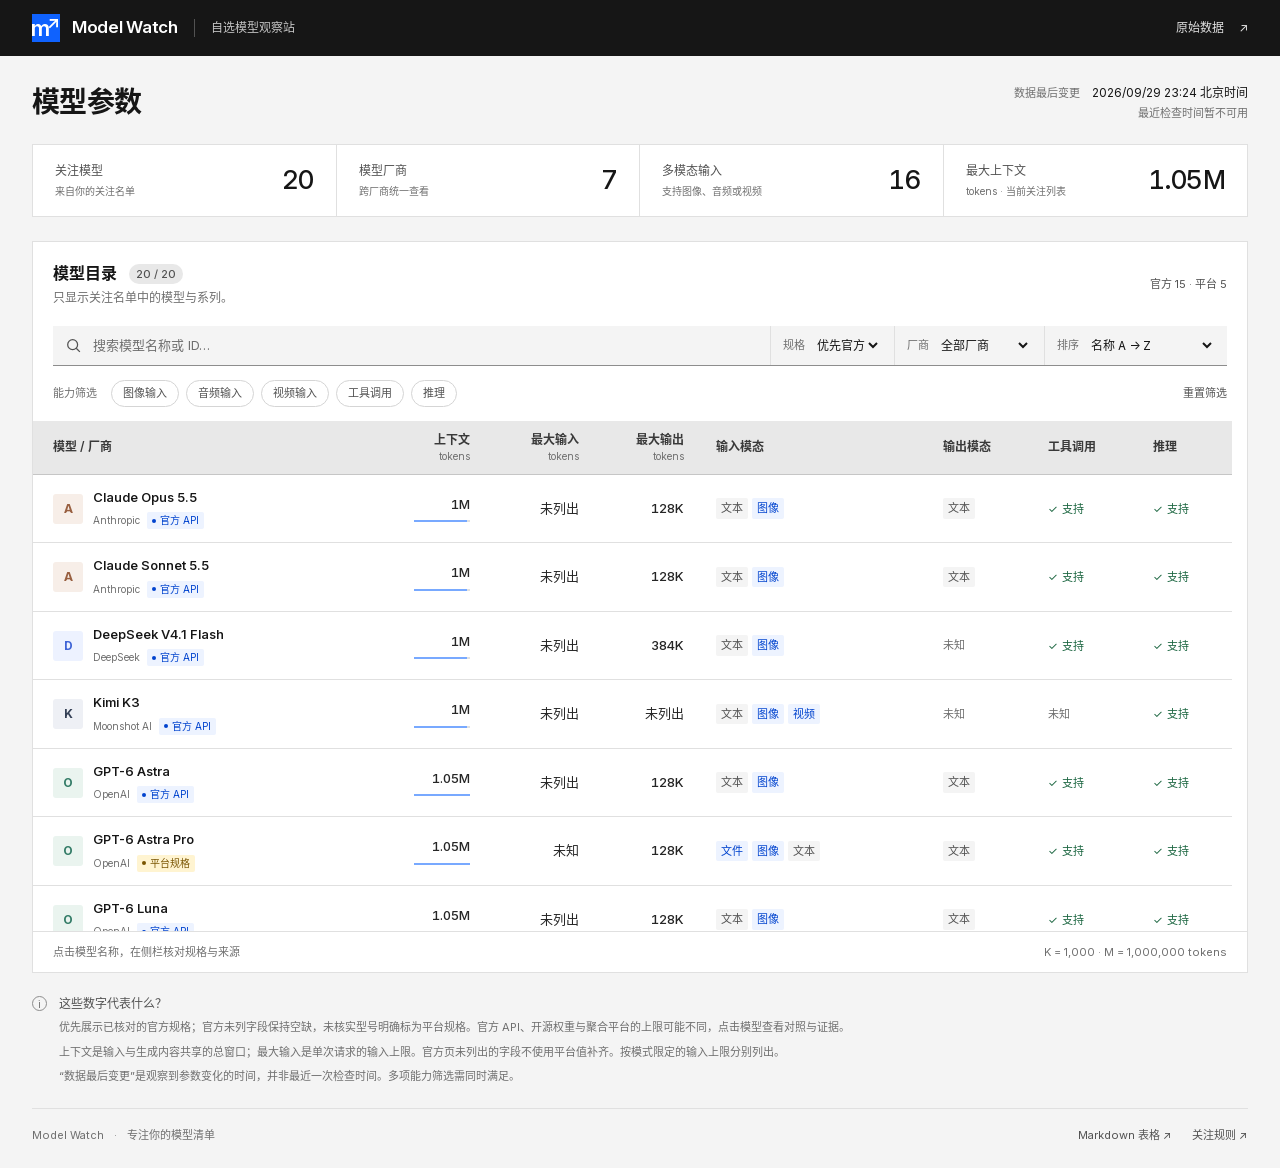
==== index.html @ 1483f1ea "Build official-first model tracker with Carbon-inspired web interface" ====
<!doctype html>
<html lang="zh-CN">
<head>
  <meta charset="utf-8">
  <meta name="viewport" content="width=device-width, initial-scale=1">
  <meta name="theme-color" content="#f7f8fa">
  <meta name="description" content="你关注的 AI 模型参数，一处查看上下文与多模态能力。">
  <title>Model Watch · 自选模型观察站</title>
  <link rel="icon" href="data:image/svg+xml,%3Csvg xmlns='http://www.w3.org/2000/svg' viewBox='0 0 40 40'%3E%3Crect width='40' height='40' rx='12' fill='%23254fdf'/%3E%3Cpath d='M8 25V15l6 10 6-10 6 10 6-10v10' fill='none' stroke='white' stroke-width='3'/%3E%3C/svg%3E">
  <link rel="preload" href="assets/fonts/inter-variable.woff2" as="font" type="font/woff2" crossorigin>
  <link rel="stylesheet" href="assets/fonts.css">
  <link rel="stylesheet" href="assets/style.css">
  <script src="assets/app.js" defer></script>
</head>
<body>
  <header class="topbar"><a class="brand" href="./"><span class="mark" aria-hidden="true">m<span>↗</span></span>Model Watch<span class="brand-note">自选模型观察站</span></a><a class="data-link" href="data/models.json">原始数据 <span aria-hidden="true">↗</span></a></header>
  <main>
    <section class="intro">
      <div><h1>模型参数</h1></div>
      <div class="update"><span class="update-label">数据最后变更</span><time id="updated">正在读取…</time><span class="update-note" id="checked-at">最近检查：读取中…</span></div>
    </section>
    <section class="stats" aria-label="关注列表概览">
      <div class="stat"><span>关注模型</span><strong id="total">—</strong><small>来自你的关注名单</small></div>
      <div class="stat"><span>模型厂商</span><strong id="providers-count">—</strong><small>跨厂商统一查看</small></div>
      <div class="stat"><span>多模态输入</span><strong id="multimodal-count">—</strong><small>支持图像、音频或视频</small></div>
      <div class="stat"><span>最大上下文</span><strong id="max-context">—</strong><small>tokens · 当前关注列表</small></div>
    </section>
    <section class="catalog" aria-labelledby="catalog-title">
      <div class="catalog-heading"><div><h2 id="catalog-title">模型目录 <span id="result-count" class="count">—</span></h2><p>只显示关注名单中的模型与系列。</p></div><span id="source-badge" class="source-badge">目录快照</span></div>
      <div class="controls">
        <label class="search"><svg class="search-icon" viewBox="0 0 20 20" fill="none" aria-hidden="true"><circle cx="8.5" cy="8.5" r="5.5" stroke="currentColor" stroke-width="1.4"/><path d="m12.5 12.5 4 4" stroke="currentColor" stroke-width="1.4"/></svg><input id="search" type="search" placeholder="搜索模型名称或 ID…" aria-label="搜索模型名称或 ID"></label>
        <label class="select-wrap"><span>规格</span><select id="basis" aria-label="规格来源"><option value="official">优先官方</option><option value="platform">聚合平台</option></select></label>
        <label class="select-wrap"><span>厂商</span><select id="provider" aria-label="筛选厂商"><option value="">全部厂商</option></select></label>
        <label class="select-wrap"><span>排序</span><select id="sort" aria-label="排序方式"><option value="name">名称 A → Z</option><option value="context-desc">上下文：从大到小</option><option value="context-asc">上下文：从小到大</option><option value="output-desc">最大输出：从大到小</option></select></label>
      </div>
      <div class="filterbar"><span class="filter-label">能力筛选</span><div class="chips" role="group" aria-label="能力筛选，可多选，条件同时满足"><button type="button" data-filter="image" aria-pressed="false">图像输入</button><button type="button" data-filter="audio" aria-pressed="false">音频输入</button><button type="button" data-filter="video" aria-pressed="false">视频输入</button><button type="button" data-filter="tool_call" aria-pressed="false">工具调用</button><button type="button" data-filter="reasoning" aria-pressed="false">推理</button></div><button id="reset" class="reset" type="button">重置筛选</button></div>
      <p id="status" class="status" role="status" aria-live="polite">正在读取模型数据…</p>
      <div id="error" class="error" hidden><h3>暂时无法读取数据</h3><p id="error-message"></p><button id="retry" type="button">重新加载</button></div>
      <div class="table-scroll" tabindex="0" role="region" aria-label="模型参数表，窄屏可左右滚动">
        <table><caption class="sr-only">关注模型参数对比；点击模型名称查看完整数值和来源</caption><thead><tr><th scope="col">模型 / 厂商</th><th scope="col">上下文 <span>tokens</span></th><th scope="col">最大输入 <span>tokens</span></th><th scope="col">最大输出 <span>tokens</span></th><th scope="col">输入模态</th><th scope="col">输出模态</th><th scope="col">工具调用</th><th scope="col">推理</th></tr></thead><tbody id="models"></tbody></table>
      </div>
      <div id="empty" class="empty" hidden><span aria-hidden="true">⌕</span><h3>没有匹配的模型</h3><p>试试其他关键词，或减少筛选条件。</p><button id="empty-reset" type="button">清除筛选</button></div>
      <div class="table-footer"><span>点击模型名称，在侧栏核对规格与来源</span><span>K = 1,000 · M = 1,000,000 tokens</span></div>
    </section>
    <aside class="notes"><span class="info-icon" aria-hidden="true">i</span><div><strong>这些数字代表什么？</strong><p id="scope-note">参数来自目录快照，具体服务端点的限制可能不同。未知表示数据源未提供，不等于不支持。</p><p>上下文是输入与生成内容共享的总窗口；最大输入是单次请求的输入上限。官方页未列出的字段不使用平台值补齐。按模式限定的输入上限分别列出。</p><p>“数据最后变更”是观察到参数变化的时间，并非最近一次检查时间。多项能力筛选需同时满足。</p></div></aside>
    <footer><span>Model Watch <span class="footer-dot">·</span> 专注你的模型清单</span><div><a href="data/models.md">Markdown 表格 ↗</a><a href="watchlist.json">关注规则 ↗</a></div></footer>
  </main>
  <dialog id="detail" aria-labelledby="detail-title"><div class="dialog-top"><span class="eyebrow">MODEL DETAILS</span><button id="close-detail" class="close" aria-label="关闭详情">×</button></div><h2 id="detail-title"></h2><p id="detail-id" class="model-id"></p><dl id="detail-fields"></dl><div id="detail-comparison"></div><details id="evidence-panel"><summary>查看官方原文证据</summary><div id="detail-evidence"></div></details><p class="detail-note">官方使用 K / M 简写时保留原文，十进制展开值仅用于排序。未列出的字段不推算。扩展上下文可能需要额外部署配置。</p><a id="detail-source" target="_blank" rel="noopener noreferrer">查看数据来源 ↗</a></dialog>
  <noscript><p class="no-js">请启用 JavaScript，或查看 <a href="data/models.md">Markdown 参数表</a>。</p></noscript>
</body>
</html>
---- assets/fonts.css ----
/* Self-hosted Inter, Source Han Sans SC and JetBrains Mono. */
@font-face{font-family:Inter;src:url("fonts/inter-variable.woff2") format("woff2");font-style:normal;font-weight:100 900;font-display:swap;}
@font-face{font-family:"Model Watch CJK";src:url("fonts/source-han-sc-regular-full.woff2") format("woff2");font-style:normal;font-weight:400;font-display:swap;unicode-range:U+20-7E,U+A0-103,U+110-113,U+11A-11B,U+128-12B,U+143-144,U+147-148,U+14C-14F,U+152-153,U+168-16D,U+192,U+1A0-1A1,U+1AF-1B0,U+1CD-1DC,U+1F8-1F9,U+251,U+261,U+2BB,U+2C7,U+2C9-2CB,U+2D9,U+2EA-2EB,U+300-301,U+304,U+307,U+30C,U+391-3A1,U+3A3-3A9,U+3B1-3C9,U+401,U+410-44F,U+451,U+1100-11FF,U+1E3E-1E3F,U+1EA0-1EF9,U+2002-2003,U+2010-2016,U+2018-201A,U+201C-201E,U+2020-2022,U+2025-2027,U+2030,U+2032-2033,U+2035,U+2039-203C,U+2042,U+2047-2049,U+2051,U+2074,U+20A9,U+20AB-20AC,U+20DD-20DE,U+2100,U+2103,U+2105,U+2109-210A,U+210F,U+2113,U+2116,U+2121-2122,U+2126-2127,U+212B,U+212E,U+2135,U+213B,U+2160-216B,U+2170-217B,U+2190-2199,U+21B8-21B9,U+21C4-21C6,U+21CB-21CC,U+21D0,U+21D2,U+21D4,U+21E6-21E9,U+21F5,U+2200,U+2202-2203,U+2205-220B,U+220F,U+2211-2213,U+2215,U+221A,U+221D-2220,U+2223,U+2225-222E,U+2234-2237,U+223D,U+2243,U+2245,U+2248,U+224C,U+2252,U+2260-2262,U+2264-2267,U+226A-226B,U+226E-226F,U+2272-2273,U+2276-2277,U+2282-2287,U+228A-228B,U+2295-2299,U+22A0,U+22A5,U+22BF,U+22DA-22DB,U+22EF,U+2305-2307,U+2312,U+2318,U+2329-232A,U+23B0-23B1,U+23BE-23CC,U+23CE,U+23DA-23DB,U+2423,U+2460-25AB,U+25B1-25B3,U+25B6-25B7,U+25BC-25BD,U+25C0-25C1,U+25C6-25CC,U+25CE-25D3,U+25E2-25E6,U+25EF,U+2600-2603,U+2605-2606,U+2609,U+260E-260F,U+2616-2617,U+261C-261F,U+262F,U+2640-2642,U+2660-266F,U+2672-267D,U+26A0,U+26BD-26BE,U+2702,U+2713,U+271A,U+273D,U+273F-2740,U+2756,U+2776-2793,U+27A1,U+2934-2935,U+29BF,U+29FA-29FB,U+2B05-2B07,U+2B1A,U+2B95,U+2E3A-2E3B,U+2E80-2E99,U+2E9B-2EF3,U+2F00-2FD5,U+2FF0-303F,U+3041-3096,U+3099-30FF,U+3105-312F,U+3131-318E,U+3190-31E5,U+31EF-321E,U+3220-332B,U+332D-4DBF,U+4E00-9FFF,U+A960-A97C,U+AC00-D7A3,U+D7B0-D7C6,U+D7CB-D7FB,U+F900-FA6D,U+FB00-FB04,U+FE10-FE19,U+FE30-FE52,U+FE54-FE66,U+FE68-FE6B,U+FF01-FFBE,U+FFC2-FFC7,U+FFCA-FFCF,U+FFD2-FFD7,U+FFDA-FFDC,U+FFE0-FFE6,U+FFE8-FFEE,U+1F100-1F10C,U+1F110-1F16C,U+1F170-1F1AC,U+1F200-1F202,U+1F210-1F23B,U+1F240-1F248,U+1F250-1F251,U+2000B,U+20021,U+20024,U+2003E,U+20046,U+2004E,U+20068,U+20086-20087,U+20089-2008A,U+20094,U+200A2,U+200A4,U+200B0,U+200CA-200CD,U+200D1,U+200D7,U+200EE,U+200F5,U+2010C,U+2010E,U+20118,U+2012C,U+20158,U+20164,U+201A2,U+201A4,U+201A9,U+201AB,U+201C1,U+201D4,U+201F2,U+20204,U+2020C,U+20213-20214,U+20239,U+2025B,U+20274-20275,U+2028E,U+20299,U+2029E,U+202A0,U+202B7,U+202BF-202C0,U+202E5,U+2030A,U+20325,U+2032B,U+20341,U+20345-20347,U+20371,U+2037E-20381,U+203A0,U+203A7,U+203B5,U+203C9,U+203CB,U+203F5,U+203F9,U+203FC,U+20413-20414,U+2041F,U+2042D,U+2044A,U+20465,U+20487,U+2048E,U+20491-20492,U+204A3,U+204D7,U+204FC,U+204FE,U+20509,U+2053F,U+20547,U+2058E,U+205A5,U+205B1,U+205B3,U+205C3,U+205CA,U+205D0,U+205D5-205D6,U+205DF-205E0,U+205EB,U+20611,U+20615,U+20619-2061A,U+20628,U+20630,U+20656,U+20676,U+206EC,U+2070E,U+20731,U+2074F,U+20779,U+207C8,U+20807,U+2082C,U+2083A,U+20873,U+20895,U+208B9,U+208D5,U+2090E,U+20916,U+20923,U+20954,U+20979,U+2097C,U+20984,U+2099D,U+209E7,U+20A11,U+20A50,U+20A64,U+20A6F,U+20A8A,U+20AB4,U+20AC2,U+20ACD,U+20AD3,U+20B0D,U+20B1D,U+20B8F,U+20B9F,U+20BA8-20BA9,U+20BB7,U+20BBF,U+20BC6,U+20BCB,U+20BE2,U+20BEB,U+20BFB,U+20BFF,U+20C0B,U+20C0D,U+20C20,U+20C34,U+20C3A-20C3B,U+20C41-20C43,U+20C53,U+20C65,U+20C77-20C78,U+20C7C,U+20C8D,U+20C96,U+20C9C,U+20CB5,U+20CB8,U+20CCF-20CD0,U+20CD3-20CD6,U+20CDD,U+20CED,U+20CFF,U+20D15,U+20D28,U+20D31-20D32,U+20D45-20D49,U+20D4C-20D4E,U+20D58,U+20D6F,U+20D71,U+20D74,U+20D7C,U+20D7E-20D7F,U+20D96,U+20D9C,U+20DA7,U+20DB2,U+20DC8,U+20DE1,U+20E04,U+20E09-20E0A,U+20E0D-20E11,U+20E16,U+20E1D,U+20E4C,U+20E64,U+20E6D,U+20E73,U+20E75-20E7B,U+20E8C,U+20E95-20E96,U+20E98,U+20E9D,U+20EA2,U+20EAA-20EAC,U+20EB6,U+20ED7-20ED8,U+20EDD,U+20EF8-20EFB,U+20F1D,U+20F26,U+20F2D-20F2E,U+20F30-20F31,U+20F3B,U+20F4C,U+20F5F,U+20F64,U+20F8D,U+20F90,U+20FAD,U+20FB4-20FB6,U+20FBC,U+20FDF,U+20FEA-20FED,U+21014,U+2101D-2101E,U+2104F,U+2105C,U+2106F,U+21075-21078,U+2107B,U+21088,U+21096,U+2109D,U+210B4,U+210BF-210C1,U+210C7-210C9,U+210CF,U+210D3,U+210E4,U+210F4-210F6,U+2112F,U+2113B,U+2113D,U+21145,U+21148,U+2114F,U+21155,U+21180,U+21187,U+211D9,U+21201,U+2123C-2123D,U+2124F,U+21255,U+21274,U+2127B-2127C,U+2128D,U+212A8-212A9,U+212B0,U+212D7,U+212E3-212E4,U+212FD-212FE,U+21302-21305,U+2131B,U+21336,U+2133A,U+21344,U+21375-21376,U+2138E,U+21398,U+2139A,U+2139C,U+213C4-213C6,U+213ED,U+213FE,U+21413,U+21416,U+21424,U+2143F,U+21452,U+21454-21455,U+2146D-2146E,U+2148A,U+21497,U+214B6,U+214E8,U+214FD,U+21577,U+21582,U+21594,U+21596,U+215D7,U+2160A,U+21613,U+21619,U+2163E,U+21647,U+21661,U+21692,U+216B4,U+216B8,U+216BA,U+216C0-216C2,U+216D3,U+216D5,U+216DF,U+216E6-216E8,U+216FA-216FC,U+216FE,U+21706,U+2170D,U+21710,U+21726-21727,U+2173A-2173C,U+21742,U+21757,U+2176C-21771,U+21773-21774,U+217AB,U+217B0-217B5,U+217C3,U+217C7,U+217D9-217DC,U+217DF,U+217EF,U+217F5-217F6,U+217F8-217FC,U+21820,U+21828-2182A,U+2182D,U+21839-2183B,U+21840,U+21845,U+21852,U+2185E,U+21861-21864,U+21877,U+2187B,U+21883-21885,U+2189E-218A2,U+218BD-218BF,U+218D1,U+218D6-218D9,U+218FA,U+21903-21905,U+21910-21912,U+21915,U+2191C,U+21922,U+21927,U+2193B,U+21944,U+21958,U+2196A,U+2197C,U+21980,U+21983,U+21988,U+21996,U+219C3,U+219DB,U+219F3,U+21A1A,U+21A2D,U+21A34,U+21A45,U+21A4B,U+21A63,U+21B44,U+21BC1-21BC2,U+21C2A,U+21C56,U+21C70,U+21CA2,U+21CA5,U+21CAC,U+21D2D,U+21D45-21D46,U+21D53,U+21D5E,U+21D62,U+21D78,U+21D90,U+21D92,U+21D9C,U+21DA1,U+21DB6-21DB7,U+21DBA,U+21DCA,U+21DD1,U+21DE0,U+21DEB,U+21DF9,U+21E1C,U+21E23,U+21E33-21E34,U+21E37,U+21E3D,U+21E89,U+21EA4,U+21EA8,U+21EC8,U+21ED5,U+21F0F,U+21F15,U+21F1E,U+21F5C,U+21F6A,U+21F76,U+21F9E,U+21FA1,U+21FE8,U+21FFA,U+22045,U+22049,U+2207E,U+2209A,U+220C7,U+220FC,U+2212A,U+2215B,U+22173,U+2217A-2217B,U+221A1,U+221C1,U+221C3,U+22208,U+22218,U+2227C,U+2231E,U+22321,U+22325,U+223AD,U+223BD,U+223D0,U+223D7,U+223FA,U+22465,U+22471,U+2248B,U+22491,U+224B0,U+224BC,U+224C1,U+224C9,U+224CC,U+224E1,U+224ED,U+22513,U+2251B,U+22530,U+22554,U+2258D,U+225AF,U+225BE,U+22609,U+2261B-2261C,U+2262B,U+22668,U+2267A,U+22696,U+22698,U+226F3-226F6,U+22712,U+22714,U+2271B,U+2271F,U+2272A,U+22775,U+22781,U+22796,U+227B4-227B5,U+227CD,U+22803,U+2285B,U+2285F-22860,U+22871,U+228AB,U+228AD,U+228C1,U+228F7,U+22926,U+22939,U+2294F,U+22967,U+2296B,U+22980,U+2298F,U+22993,U+22A66,U+22AB8,U+22ACF,U+22AD5,U+22AE6,U+22AE8,U+22B0E,U+22B22,U+22B3F,U+22B43,U+22B46,U+22B4F-22B50,U+22B6A,U+22BA6,U+22BCA,U+22BCE,U+22C1D,U+22C24,U+22C26-22C27,U+22C38,U+22C4C,U+22C51,U+22C55,U+22C62,U+22C6F,U+22C88,U+22C9B,U+22CA1,U+22CA9,U+22CB2,U+22CB7,U+22CC2,U+22CC6,U+22CC9,U+22D07-22D08,U+22D12,U+22D44,U+22D4C,U+22D67,U+22D8D,U+22D95,U+22DA0,U+22DA3-22DA4,U+22DB7,U+22DE1,U+22DEE,U+22E0D,U+22E36,U+22E42,U+22E78,U+22E8B,U+22EB3,U+22EE0,U+22EEF,U+22F74,U+22FCC,U+22FE3,U+22FEB,U+23033,U+23044,U+2304B,U+23066,U+2307D-2307E,U+2308E,U+230B7,U+230BC,U+230DA,U+230FD,U+23103,U+2313D,U+2317D,U+23182,U+231A4-231A5,U+231B3,U+231B6,U+231C3-231C4,U+231C8-231C9,U+231EA,U+231F5,U+231F7-231F9,U+2320F,U+23225,U+2322F,U+23231-23234,U+23256,U+2325E,U+23262,U+23281,U+23289-2328A,U+232AB-232AD,U+232D2,U+232E0-232E1,U+23300,U+2330A,U+2331F,U+23343,U+23372,U+233B4,U+233CC,U+233D0,U+233D2-233D3,U+233D5,U+233DA,U+233DE-233DF,U+233E4,U+233E6,U+233F4-233F5,U+233F9-233FA,U+233FE,U+23400,U+2343F,U+2344A-2344B,U+23450-23451,U+23465,U+2346F,U+23472,U+234E4-234E5,U+23519,U+23530,U+23551,U+2355A,U+23567,U+23584,U+23594-23595,U+23599,U+2359C,U+235BB,U+235C4,U+235CB,U+235CD-235CF,U+235F3,U+23600,U+23617,U+2361A,U+23638-2363C,U+23640,U+23647,U+23659,U+2365F,U+23677,U+2368E,U+2369E,U+236A6,U+236AD,U+236BA,U+236DF,U+236EE,U+23703,U+2370C,U+23716,U+2371C,U+23720,U+2372D,U+2372F,U+2373F,U+23763-23764,U+23766,U+23781,U+237A2,U+237BC,U+237C2,U+237D5-237D7,U+237E7,U+237F1,U+237FF,U+23824,U+2383A,U+2383D,U+239C2,U+23A98,U+23AA7,U+23AD9,U+23ADB,U+23AEE,U+23AFA,U+23B1A,U+23B5A,U+23C63,U+23C7F,U+23C97-23C9B,U+23CB5,U+23CB7,U+23CBE,U+23CC7-23CC9,U+23CFC-23D00,U+23D0E,U+23D18,U+23D40,U+23D5B,U+23D7E,U+23D8F,U+23DB6-23DBD,U+23DD3,U+23DE3,U+23DF8-23DFA,U+23E06,U+23E11,U+23E23,U+23E2C-23E31,U+23E39,U+23E88-23E8B,U+23EB9,U+23EBF,U+23ED7,U+23EF7-23EFC,U+23F35,U+23F41,U+23F4A,U+23F61,U+23F7E-23F82,U+23F8F,U+23FB4,U+23FB7,U+23FC0,U+23FC5,U+23FEB-23FF0,U+24011,U+24039-2403D,U+2404B,U+24057,U+24085,U+2408B-2408D,U+24091,U+24096,U+240C9,U+240E1,U+240EC,U+24103-24104,U+2410F,U+24119,U+2413F-24140,U+24144,U+2414E,U+24155-24157,U+2415C,U+2415F,U+24161,U+24177,U+2417A,U+241A3-241A5,U+241AC,U+241B5,U+241C6,U+241CD,U+241E2,U+241FC,U+241FE,U+2420E,U+2421B,U+2424B,U+24256,U+24259,U+24276-24278,U+24284,U+24293,U+24295,U+242A5,U+242BF,U+242C1,U+242C9-242CA,U+242EE,U+242F1,U+242FA,U+2430D,U+2431A,U+24334,U+24348,U+24362-24365,U+2438C,U+24396,U+2439C-2439D,U+243BC-243BD,U+243C1,U+243D0,U+243E9-243EA,U+243F2,U+243F8,U+24404,U+24435-24436,U+2445A-2445B,U+24473,U+24487-24488,U+244B9,U+244BC,U+244CE,U+244D3,U+244D6,U+24505,U+24521,U+24578,U+245C8,U+24618,U+24629-2462A,U+24665,U+24674,U+24697,U+246A5,U+246D4,U+24706,U+24725,U+2472F,U+2478F,U+247E0,U+247F1,U+24812,U+24823,U+24882,U+24896,U+248E9,U+248F0-248F3,U+248FB,U+248FF-24901,U+2490C,U+24916-24917,U+24919,U+2492F,U+24933-24934,U+2493E-24943,U+24962-24963,U+24974-24976,U+2497B,U+2497F,U+24982,U+24988-2498F,U+24994,U+249A4,U+249A7,U+249A9,U+249AB-249AD,U+249B7-249BB,U+249C5,U+249D0,U+249DA-249DB,U+249DE-249DF,U+249E3,U+249E5,U+249EC-249ED,U+249F6-249F9,U+249FB,U+24A01,U+24A0E,U+24A12-24A13,U+24A15,U+24A21-24A2A,U+24A3E,U+24A42,U+24A45,U+24A4A,U+24A4D-24A51,U+24A5D,U+24A65-24A67,U+24A71,U+24A77-24A7A,U+24A7D,U+24A8C,U+24A93-24A96,U+24AA4-24AA7,U+24AB1-24AB3,U+24ABA-24ABC,U+24AC0,U+24AC7,U+24AC9-24ACA,U+24AD1,U+24ADF,U+24AE2,U+24AE9,U+24B0F,U+24B56,U+24B6E-24B6F,U+24BF5,U+24C09,U+24C16,U+24C9E-24C9F,U+24CC9,U+24CD9,U+24D06,U+24D13-24D14,U+24DB8,U+24DEA-24DEB,U+24E04,U+24E0E,U+24E37,U+24E3B,U+24E50,U+24E6A,U+24E8B,U+24EA5,U+24EA7,U+24F0E,U+24F5C,U+24F82,U+24F86,U+24F97,U+24F9A,U+24FA9,U+24FB8,U+24FC2,U+24FF2,U+2502C,U+2504A,U+25052,U+25055,U+2509D,U+25122,U+2512B,U+25148,U+2517D-2517E,U+251A9,U+251CD,U+251E3,U+251E5-251E7,U+2521E,U+25220-25221,U+2524C,U+25250,U+25299,U+252C7,U+252D8,U+2530E,U+25311,U+25313,U+2533E,U+253B5,U+253FE,U+25419,U+25425,U+2542E-25430,U+25446,U+2546C,U+2546E,U+2548E,U+2549A,U+254D9,U+2550E,U+25531-25532,U+25535,U+2553F,U+2555B-2555E,U+25562,U+25565-25566,U+25581,U+25584,U+2558F,U+255A7-255A8,U+255B9,U+255D5,U+255DB,U+255E0,U+25605,U+25635,U+25651,U+2567F,U+25683,U+25695,U+256E3,U+256F6,U+25706,U+2571D,U+25725,U+2573D,U+25771-25772,U+257A9,U+257B4,U+257C7,U+257DF-257E1,U+25832,U+2583A,U+25857,U+2585D,U+25872,U+25874,U+258C8,U+258DE,U+258E1,U+25903,U+25946,U+25956,U+25978,U+259AC,U+259C4,U+259CC,U+259D4,U+25A54,U+25A95,U+25A9C,U+25AAE-25AAF,U+25AD7,U+25AE3-25AE4,U+25AE9,U+25AF1,U+25B74,U+25B89,U+25B97,U+25BB2-25BB4,U+25BC6,U+25BE4,U+25BE8,U+25C01,U+25C06,U+25C21,U+25C4A-25C4B,U+25C64-25C65,U+25C91,U+25CA4,U+25CC0-25CC1,U+25CFE,U+25D20,U+25D30,U+25D43,U+25D99,U+25DA1,U+25DB9,U+25E0E,U+25E2E,U+25E44,U+25E49,U+25E56,U+25E62,U+25E65,U+25E81-25E83,U+25EA6,U+25EBC,U+25EC2,U+25ED7-25ED8,U+25EE8,U+25F1A,U+25F23,U+25F4B,U+25F5C,U+25FD4,U+25FE0-25FE2,U+25FFB,U+2600C,U+26017,U+26021,U+26029,U+26048,U+26057,U+26060,U+26064,U+26083,U+26097,U+260A4-260A5,U+260ED,U+26102,U+26121,U+26159-2615C,U+261AD-261AE,U+261B2,U+261DD,U+26221-26222,U+26258,U+26261,U+2626A-2626B,U+26270,U+26286,U+262D0,U+26335,U+2634B-2634C,U+26351,U+263BE,U+263F5,U+263F8,U+26402,U+26410-26412,U+2644A,U+26469,U+26484,U+26488-26489,U+2648D,U+26498,U+26512,U+26572,U+265A0,U+265A4,U+265AD,U+265BF,U+26612,U+26626,U+26676,U+2667E,U+266AF-266B1,U+266B5,U+266DA,U+266E8,U+266FC,U+26716,U+2671D,U+26741,U+2677C,U+26799,U+267B3-267B4,U+267CC,U+267D8,U+2681C,U+26846,U+2685E,U+2686E,U+26888,U+2688A,U+26893,U+268C7,U+268DD,U+268EA,U+2690E,U+26911,U+26926,U+26939,U+26951,U+2696F,U+26999,U+269A8,U+269B5,U+269DD,U+269F2,U+269FA,U+26A1E,U+26A2D-26A2E,U+26A34,U+26A42,U+26A51-26A52,U+26A58,U+26A8C,U+26AB7,U+26AFF,U+26B05,U+26B0A,U+26B13,U+26B15,U+26B23,U+26B28,U+26B50-26B53,U+26B5B-26B5C,U+26B75,U+26B82,U+26B96-26B97,U+26B9D,U+26BB3,U+26BC0,U+26BF7,U+26C21,U+26C29,U+26C40-26C41,U+26C46,U+26C73,U+26C7E-26C82,U+26C9E,U+26CA4,U+26CB7-26CB8,U+26CBD,U+26CC0,U+26CC3,U+26CD1,U+26CDD,U+26D22-26D2A,U+26D51,U+26D74,U+26DA0-26DA7,U+26DAE,U+26DDC,U+26DEA-26DEB,U+26DF0,U+26E00,U+26E05,U+26E07,U+26E12,U+26E40,U+26E42-26E45,U+26E65,U+26E6E,U+26E72,U+26E77,U+26E84,U+26E88,U+26E8B,U+26E99,U+26ED0-26ED7,U+26F26,U+26F73-26F74,U+26F94,U+26F9F,U+26FA1,U+26FBE,U+26FDE-26FDF,U+26FF6-26FF8,U+2700E,U+2704B,U+27052-27053,U+27088,U+270AD-270AF,U+270CD,U+270D2,U+270F0,U+270F4,U+270F8,U+27109,U+2710C-2710D,U+27126-27127,U+27139,U+27144,U+27164-27165,U+27175,U+271CD,U+2721B,U+27267,U+27280,U+27285,U+2728B,U+272B2,U+272B6,U+272E6,U+27352,U+2739A,U+273DA-273DB,U+273FE-273FF,U+27410,U+27422,U+27449,U+27450,U+27484,U+27486,U+274BD,U+27574,U+275A3,U+275E0,U+275E4,U+275FD-275FF,U+27607,U+2760C,U+27614-27615,U+27625,U+27631-27632,U+27639,U+27655-27657,U+27684,U+27693-27694,U+2770E-2770F,U+27723,U+27735-27736,U+27741,U+27752,U+2775E,U+27784-27785,U+277CC,U+27858,U+27870,U+2789D,U+278B2,U+278C8,U+27924,U+27967,U+2797A,U+27985,U+279A0,U+279B4,U+279DD,U+279FD,U+27A0A,U+27A0E,U+27A3E,U+27A51,U+27A53,U+27A59,U+27A79,U+27A84,U+27ABD-27ABE,U+27AF4,U+27B02,U+27B06,U+27B0B,U+27B18,U+27B38-27B3A,U+27B48,U+27B65,U+27BB3,U+27BBE,U+27BC7,U+27BEF,U+27BF4,U+27C12,U+27C3C,U+27C6C,U+27CB1,U+27CB8,U+27CC5,U+27CEF,U+27D2F,U+27D53-27D54,U+27D66,U+27D73,U+27D84,U+27D8F,U+27D98,U+27DA0,U+27DBD,U+27DDC,U+27E10,U+27E4D,U+27E4F,U+27E7D,U+27EAF,U+27F1B,U+27F2E,U+27FB7,U+27FF9,U+28002,U+28009,U+2801E,U+28023-28024,U+28048,U+28083,U+2808A,U+28090,U+280BB,U+280BD-280BE,U+280E8-280E9,U+280F4,U+2812E,U+2814F,U+2815D,U+2816F,U+28189,U+281AF,U+281BC,U+28207,U+28218,U+2821A,U+28256,U+28277,U+2827C,U+28282,U+2829B,U+282CD,U+282E2,U+282F3,U+28306,U+28318,U+2832F,U+2833A,U+28365,U+2836D,U+2837D,U+2838A,U+283CD,U+283F6,U+28408,U+2840C,U+28412,U+28455,U+28468,U+2846C,U+28473,U+28482,U+284DC,U+28501,U+2853C-2853D,U+2856B-2856C,U+285C8-285C9,U+285E8,U+285F4,U+28600,U+2860B,U+28625,U+2863B,U+28678,U+28695,U+286AA-286AB,U+286B2,U+286BC,U+286D7-286D8,U+286E6,U+286FA,U+2870F,U+28713,U+287E0,U+28804,U+2882B,U+2890D,U+28933,U+28946,U+28948-28949,U+28956,U+28964,U+28968,U+2896B-2896D,U+2897E,U+28987-28989,U+289A8,U+289AA-289AB,U+289B8,U+289BA-289BC,U+289C0,U+289DC,U+289DE,U+289E1,U+289E3-289E4,U+289E7-289E8,U+289F9-289FC,U+28A0F,U+28A16,U+28A1E,U+28A25,U+28A29,U+28A32,U+28A36,U+28A43-28A4B,U+28A59-28A5A,U+28A71,U+28A81-28A83,U+28A99-28A9C,U+28AC0,U+28AC6,U+28ACB-28ACE,U+28ADD-28AE5,U+28AEA,U+28AFC,U+28B0C,U+28B13,U+28B21-28B22,U+28B2B-28B2D,U+28B2F,U+28B46,U+28B49,U+28B4C,U+28B4E,U+28B50,U+28B63-28B66,U+28B6C,U+28B8F,U+28B99,U+28B9C-28B9D,U+28BB9,U+28BC1-28BC2,U+28BC5,U+28BD4,U+28BD7,U+28BD9-28BDA,U+28BE7-28BEC,U+28BEF,U+28BF5,U+28BFF,U+28C03,U+28C09,U+28C1C-28C1D,U+28C23,U+28C26,U+28C2B,U+28C30,U+28C39,U+28C3B,U+28C47,U+28C4F,U+28C51,U+28C54,U+28CCA,U+28CCD,U+28CD2,U+28CDD,U+28D10,U+28D34,U+28D71,U+28D8A,U+28D99,U+28DA1,U+28DB9,U+28DFB,U+28E0F,U+28E17,U+28E1F,U+28E36,U+28E39,U+28E65-28E66,U+28E89,U+28E97,U+28E99,U+28EAC,U+28EB2-28EB3,U+28ED9,U+28EE7,U+28EEB,U+28EF6,U+28F32,U+28FC5,U+28FF8,U+29079,U+29088,U+2908B,U+29093,U+290AF-290B1,U+290C0,U+290E4-290E5,U+290EC-290ED,U+2910D,U+29110,U+2913C,U+2914D,U+2915B,U+2915E,U+29170,U+2919C,U+291A8,U+291D5,U+291E3,U+291EB,U+292A0,U+292B1,U+2941D,U+29420,U+29433,U+2943F,U+29448,U+29490,U+294D0,U+294D9-294DA,U+294DE,U+294E5,U+294E7,U+29509,U+2959E,U+295B0,U+295B8,U+295CF,U+295D7,U+295E9,U+295F4,U+2967F,U+296F0,U+29719,U+29720,U+29732,U+29750,U+297D4,U+29810,U+2983B,U+29857,U+298A4,U+298C6,U+298D1,U+298EA,U+298F1,U+298FA,U+29903,U+29905,U+2992F,U+29945,U+29947-29949,U+2995D,U+2996A,U+2999D,U+299C3,U+299C9,U+29A28,U+29A4D,U+29A72,U+29B05,U+29B0E,U+29BD5,U+29C73,U+29CAD,U+29D3E,U+29D4B,U+29D5A,U+29D7C,U+29D98,U+29D9B,U+29DDB,U+29DF6,U+29E06,U+29E15,U+29E2D,U+29E3D,U+29E49,U+29E68,U+29E8A,U+29EAC,U+29EB0,U+29EC3-29EC4,U+29EDB,U+29EE9,U+29EF8,U+29F23,U+29F30,U+29F7E,U+29F83,U+29F8C,U+29FB7,U+29FCE,U+29FD7,U+29FDE,U+2A014,U+2A01A,U+2A02F,U+2A082,U+2A087,U+2A0B9,U+2A0E1,U+2A0ED,U+2A0F3,U+2A0F8-2A0F9,U+2A0FE,U+2A107,U+2A123,U+2A133-2A134,U+2A150,U+2A190,U+2A192-2A193,U+2A1AB,U+2A1B4-2A1B5,U+2A1DF,U+2A1F5,U+2A220,U+2A233,U+2A293,U+2A29F,U+2A2AD,U+2A2B2,U+2A2B4,U+2A2B6,U+2A2BA,U+2A2BD,U+2A2DF,U+2A2FF,U+2A351,U+2A38C,U+2A3A9,U+2A3ED,U+2A434,U+2A437,U+2A45B,U+2A4D0,U+2A4DF,U+2A5C6,U+2A5CB,U+2A5F1,U+2A601-2A602,U+2A61A,U+2A632,U+2A64A,U+2A65B,U+2A664,U+2A6A9,U+2A6B2,U+2A736,U+2A7DD,U+2A8FB,U+2A917,U+2A9E6,U+2AA30,U+2AA36,U+2AA58,U+2ADFF,U+2AFA2,U+2B127-2B128,U+2B137-2B138,U+2B1ED,U+2B300,U+2B363,U+2B36F,U+2B372,U+2B37D,U+2B404,U+2B410,U+2B413,U+2B461,U+2B4E7,U+2B4EF,U+2B4F6,U+2B4F9,U+2B50D-2B50E,U+2B536,U+2B5AE-2B5AF,U+2B5B3,U+2B5E7,U+2B5F4,U+2B61C-2B61D,U+2B626-2B628,U+2B62A,U+2B62C,U+2B689,U+2B695-2B696,U+2B6AD,U+2B6ED,U+2B746,U+2B751,U+2B753,U+2B75A,U+2B75C,U+2B765,U+2B776-2B777,U+2B77C,U+2B782,U+2B789,U+2B78B,U+2B78E,U+2B794,U+2B7A9,U+2B7AC,U+2B7AF,U+2B7BD,U+2B7C5,U+2B7C9,U+2B7CF,U+2B7D2,U+2B7D8,U+2B7E6,U+2B7F0,U+2B7F7,U+2B7F9,U+2B7FC,U+2B806,U+2B80A,U+2B80D,U+2B817,U+2B81A,U+2B81C,U+2B8B8,U+2BAC7,U+2BB37,U+2BB5F,U+2BB62,U+2BB7C,U+2BB83,U+2BC1B,U+2BD77,U+2BD87,U+2BDF7,U+2BE29,U+2C029-2C02A,U+2C081,U+2C0A9,U+2C0CA,U+2C115,U+2C1D5,U+2C1D9,U+2C1F9,U+2C27C,U+2C288,U+2C2A4,U+2C317,U+2C35B,U+2C361,U+2C364,U+2C386,U+2C488,U+2C494,U+2C497,U+2C542,U+2C613,U+2C618,U+2C621,U+2C629,U+2C62B-2C62D,U+2C62F,U+2C642,U+2C64A-2C64B,U+2C72C,U+2C72F,U+2C79F,U+2C7C1,U+2C7D3,U+2C7FD,U+2C8D9,U+2C8DE,U+2C8E1,U+2C8F3,U+2C907,U+2C90A,U+2C91D,U+2CA02,U+2CA0E,U+2CA7D,U+2CAA9,U+2CB29,U+2CB2D-2CB2E,U+2CB31,U+2CB38-2CB39,U+2CB3B,U+2CB3F,U+2CB41,U+2CB4A,U+2CB4E,U+2CB5A-2CB5B,U+2CB64,U+2CB69,U+2CB6C,U+2CB6F,U+2CB73,U+2CB76,U+2CB78,U+2CB7C,U+2CBB1,U+2CBBF-2CBC0,U+2CBCE,U+2CC56,U+2CC5F,U+2CCF5-2CCF6,U+2CCFD,U+2CCFF,U+2CD02-2CD03,U+2CD0A,U+2CD8B,U+2CD8D,U+2CD8F-2CD90,U+2CD9F-2CDA0,U+2CDA8,U+2CDAD-2CDAE,U+2CDD5,U+2CE18,U+2CE1A,U+2CE23,U+2CE26,U+2CE2A,U+2CE7C,U+2CE88,U+2CE93,U+2D25D,U+2D544,U+2E014,U+2E278,U+2E569,U+2E6EA,U+2F804,U+2F80F,U+2F815,U+2F818,U+2F81A,U+2F822,U+2F825,U+2F828,U+2F82C,U+2F833,U+2F83B,U+2F83F-2F840,U+2F846,U+2F852,U+2F862,U+2F86D,U+2F873,U+2F877-2F878,U+2F884,U+2F894,U+2F899-2F89A,U+2F8A6,U+2F8AC,U+2F8B2,U+2F8B6,U+2F8CD,U+2F8D3,U+2F8DB-2F8DC,U+2F8E1,U+2F8E5,U+2F8EA,U+2F8ED,U+2F8FC,U+2F903,U+2F90B,U+2F90F,U+2F91A,U+2F920-2F921,U+2F945,U+2F947,U+2F96C,U+2F994-2F995,U+2F9B2,U+2F9BC,U+2F9D0,U+2F9D4,U+2F9DE-2F9DF,U+2F9F4,U+30729,U+30EDD-30EDE,U+3106C;}
@font-face{font-family:"Model Watch CJK";src:url("fonts/source-han-sc-regular-ui.woff2") format("woff2");font-style:normal;font-weight:400;font-display:swap;unicode-range:U+20,U+21,U+22,U+23,U+24,U+25,U+26,U+27,U+28,U+29,U+2A,U+2B,U+2C,U+2D,U+2E,U+2F,U+30,U+31,U+32,U+33,U+34,U+35,U+36,U+37,U+38,U+39,U+3A,U+3B,U+3C,U+3D,U+3E,U+3F,U+40,U+41,U+42,U+43,U+44,U+45,U+46,U+47,U+48,U+49,U+4A,U+4B,U+4C,U+4D,U+4E,U+4F,U+50,U+51,U+52,U+53,U+54,U+55,U+56,U+57,U+58,U+59,U+5A,U+5B,U+5C,U+5D,U+5E,U+5F,U+60,U+61,U+62,U+63,U+64,U+65,U+66,U+67,U+68,U+69,U+6A,U+6B,U+6C,U+6D,U+6E,U+6F,U+70,U+71,U+72,U+73,U+74,U+75,U+76,U+77,U+78,U+79,U+7A,U+7B,U+7C,U+7D,U+7E,U+B7,U+D7,U+2014,U+201C,U+201D,U+2026,U+2192,U+2197,U+2713,U+3001,U+3002,U+4E00,U+4E0A,U+4E0B,U+4E0D,U+4E0E,U+4E13,U+4E2A,U+4E2D,U+4E3A,U+4E48,U+4E8E,U+4E91,U+4E9B,U+4EAB,U+4EAC,U+4EC0,U+4EC5,U+4ECE,U+4ED6,U+4EE3,U+4EE5,U+4EF6,U+4F18,U+4F53,U+4F60,U+4F7F,U+4F9B,U+4FDD,U+503C,U+50CF,U+5141,U+5148,U+5165,U+5168,U+5171,U+5173,U+5176,U+5177,U+5185,U+5199,U+51C6,U+51CF,U+51FA,U+51FB,U+5206,U+5217,U+5219,U+522B,U+5230,U+5236,U+524D,U+529B,U+529F,U+52A0,U+52A1,U+52A8,U+5316,U+5317,U+5339,U+533A,U+5341,U+5355,U+5361,U+5382,U+539F,U+53C2,U+53D6,U+53D8,U+53E3,U+53E6,U+53EA,U+53EF,U+53F0,U+53F3,U+53F7,U+5408,U+540C,U+540D,U+540E,U+542F,U+548C,U+5546,U+5668,U+56FE,U+5728,U+5730,U+578B,U+57DF,U+57FA,U+5904,U+590D,U+5916,U+591A,U+5927,U+5931,U+5957,U+59CB,U+5B57,U+5B8C,U+5B98,U+5B9A,U+5B9E,U+5BB9,U+5BDF,U+5BF9,U+5C04,U+5C0F,U+5C11,U+5C1A,U+5C4F,U+5C55,U+5DE5,U+5DE6,U+5DF2,U+5E73,U+5E76,U+5E8F,U+5E94,U+5F00,U+5F0F,U+5F53,U+5F55,U+5F84,U+5F85,U+5FEB,U+6001,U+601D,U+603B,U+60C5,U+6210,U+6216,U+6253,U+6269,U+627E,U+6301,U+6309,U+636E,U+6392,U+63A5,U+63A8,U+63D0,U+641C,U+652F,U+6570,U+6574,U+6587,U+65B0,U+65B9,U+65E0,U+65E7,U+65F6,U+660E,U+6620,U+662F,U+663E,U+6682,U+66F4,U+6700,U+6709,U+670D,U+672A,U+672C,U+6743,U+6761,U+6765,U+67E5,U+6807,U+6838,U+683C,U+6863,U+68C0,U+6982,U+6A21,U+6B21,U+6B63,U+6B64,U+6BB5,U+6BD4,U+6C42,U+6CA1,U+6CD5,U+6CE8,U+6D4F,U+6E05,U+6E90,U+6EDA,U+6EE1,U+70B9,U+7167,U+72EC,U+7406,U+751F,U+7528,U+7559,U+7684,U+76EE,U+76F4,U+770B,U+77E5,U+7840,U+786E,U+793A,U+79F0,U+7A0D,U+7A7A,U+7A84,U+7A97,U+7ACB,U+7AD9,U+7AEF,U+7B49,U+7B5B,U+7B80,U+7B97,U+7CFB,U+7D22,U+7EDF,U+7F3A,U+7F6E,U+7F72,U+8003,U+805A,U+80FD,U+81EA,U+81F3,U+8865,U+8868,U+8981,U+89C2,U+89C4,U+89C6,U+89C8,U+8BB8,U+8BBF,U+8BC1,U+8BCD,U+8BD5,U+8BE5,U+8BE6,U+8BF7,U+8BFB,U+8C03,U+8D25,U+8DB3,U+8DE8,U+8F7D,U+8F93,U+8FC7,U+8FD1,U+8FD9,U+8FDB,U+9009,U+901A,U+90E8,U+914D,U+91CC,U+91CD,U+952E,U+95ED,U+95EE,U+95F4,U+963F,U+9650,U+9664,U+968F,U+9700,U+975E,U+9762,U+97F3,U+9875,U+9876,U+9879,U+9891,U+989D,U+9F50,U+FF08,U+FF09,U+FF0C,U+FF1A,U+FF1B,U+FF1F;}
@font-face{font-family:"Model Watch CJK";src:url("fonts/source-han-sc-bold-full.woff2") format("woff2");font-style:normal;font-weight:700;font-display:swap;unicode-range:U+20-7E,U+A0-103,U+110-113,U+11A-11B,U+128-12B,U+143-144,U+147-148,U+14C-14F,U+152-153,U+168-16D,U+192,U+1A0-1A1,U+1AF-1B0,U+1CD-1DC,U+1F8-1F9,U+251,U+261,U+2BB,U+2C7,U+2C9-2CB,U+2D9,U+2EA-2EB,U+300-301,U+304,U+307,U+30C,U+391-3A1,U+3A3-3A9,U+3B1-3C9,U+401,U+410-44F,U+451,U+1100-11FF,U+1E3E-1E3F,U+1EA0-1EF9,U+2002-2003,U+2010-2016,U+2018-201A,U+201C-201E,U+2020-2022,U+2025-2027,U+2030,U+2032-2033,U+2035,U+2039-203C,U+2042,U+2047-2049,U+2051,U+2074,U+20A9,U+20AB-20AC,U+20DD-20DE,U+2100,U+2103,U+2105,U+2109-210A,U+210F,U+2113,U+2116,U+2121-2122,U+2126-2127,U+212B,U+212E,U+2135,U+213B,U+2160-216B,U+2170-217B,U+2190-2199,U+21B8-21B9,U+21C4-21C6,U+21CB-21CC,U+21D0,U+21D2,U+21D4,U+21E6-21E9,U+21F5,U+2200,U+2202-2203,U+2205-220B,U+220F,U+2211-2213,U+2215,U+221A,U+221D-2220,U+2223,U+2225-222E,U+2234-2237,U+223D,U+2243,U+2245,U+2248,U+224C,U+2252,U+2260-2262,U+2264-2267,U+226A-226B,U+226E-226F,U+2272-2273,U+2276-2277,U+2282-2287,U+228A-228B,U+2295-2299,U+22A0,U+22A5,U+22BF,U+22DA-22DB,U+22EF,U+2305-2307,U+2312,U+2318,U+2329-232A,U+23B0-23B1,U+23BE-23CC,U+23CE,U+23DA-23DB,U+2423,U+2460-25AB,U+25B1-25B3,U+25B6-25B7,U+25BC-25BD,U+25C0-25C1,U+25C6-25CC,U+25CE-25D3,U+25E2-25E6,U+25EF,U+2600-2603,U+2605-2606,U+2609,U+260E-260F,U+2616-2617,U+261C-261F,U+262F,U+2640-2642,U+2660-266F,U+2672-267D,U+26A0,U+26BD-26BE,U+2702,U+2713,U+271A,U+273D,U+273F-2740,U+2756,U+2776-2793,U+27A1,U+2934-2935,U+29BF,U+29FA-29FB,U+2B05-2B07,U+2B1A,U+2B95,U+2E3A-2E3B,U+2E80-2E99,U+2E9B-2EF3,U+2F00-2FD5,U+2FF0-303F,U+3041-3096,U+3099-30FF,U+3105-312F,U+3131-318E,U+3190-31E5,U+31EF-321E,U+3220-332B,U+332D-4DBF,U+4E00-9FFF,U+A960-A97C,U+AC00-D7A3,U+D7B0-D7C6,U+D7CB-D7FB,U+F900-FA6D,U+FB00-FB04,U+FE10-FE19,U+FE30-FE52,U+FE54-FE66,U+FE68-FE6B,U+FF01-FFBE,U+FFC2-FFC7,U+FFCA-FFCF,U+FFD2-FFD7,U+FFDA-FFDC,U+FFE0-FFE6,U+FFE8-FFEE,U+1F100-1F10C,U+1F110-1F16C,U+1F170-1F1AC,U+1F200-1F202,U+1F210-1F23B,U+1F240-1F248,U+1F250-1F251,U+2000B,U+20021,U+20024,U+2003E,U+20046,U+2004E,U+20068,U+20086-20087,U+20089-2008A,U+20094,U+200A2,U+200A4,U+200B0,U+200CA-200CD,U+200D1,U+200D7,U+200EE,U+200F5,U+2010C,U+2010E,U+20118,U+2012C,U+20158,U+20164,U+201A2,U+201A4,U+201A9,U+201AB,U+201C1,U+201D4,U+201F2,U+20204,U+2020C,U+20213-20214,U+20239,U+2025B,U+20274-20275,U+2028E,U+20299,U+2029E,U+202A0,U+202B7,U+202BF-202C0,U+202E5,U+2030A,U+20325,U+2032B,U+20341,U+20345-20347,U+20371,U+2037E-20381,U+203A0,U+203A7,U+203B5,U+203C9,U+203CB,U+203F5,U+203F9,U+203FC,U+20413-20414,U+2041F,U+2042D,U+2044A,U+20465,U+20487,U+2048E,U+20491-20492,U+204A3,U+204D7,U+204FC,U+204FE,U+20509,U+2053F,U+20547,U+2058E,U+205A5,U+205B1,U+205B3,U+205C3,U+205CA,U+205D0,U+205D5-205D6,U+205DF-205E0,U+205EB,U+20611,U+20615,U+20619-2061A,U+20628,U+20630,U+20656,U+20676,U+206EC,U+2070E,U+20731,U+2074F,U+20779,U+207C8,U+20807,U+2082C,U+2083A,U+20873,U+20895,U+208B9,U+208D5,U+2090E,U+20916,U+20923,U+20954,U+20979,U+2097C,U+20984,U+2099D,U+209E7,U+20A11,U+20A50,U+20A64,U+20A6F,U+20A8A,U+20AB4,U+20AC2,U+20ACD,U+20AD3,U+20B0D,U+20B1D,U+20B8F,U+20B9F,U+20BA8-20BA9,U+20BB7,U+20BBF,U+20BC6,U+20BCB,U+20BE2,U+20BEB,U+20BFB,U+20BFF,U+20C0B,U+20C0D,U+20C20,U+20C34,U+20C3A-20C3B,U+20C41-20C43,U+20C53,U+20C65,U+20C77-20C78,U+20C7C,U+20C8D,U+20C96,U+20C9C,U+20CB5,U+20CB8,U+20CCF-20CD0,U+20CD3-20CD6,U+20CDD,U+20CED,U+20CFF,U+20D15,U+20D28,U+20D31-20D32,U+20D45-20D49,U+20D4C-20D4E,U+20D58,U+20D6F,U+20D71,U+20D74,U+20D7C,U+20D7E-20D7F,U+20D96,U+20D9C,U+20DA7,U+20DB2,U+20DC8,U+20DE1,U+20E04,U+20E09-20E0A,U+20E0D-20E11,U+20E16,U+20E1D,U+20E4C,U+20E64,U+20E6D,U+20E73,U+20E75-20E7B,U+20E8C,U+20E95-20E96,U+20E98,U+20E9D,U+20EA2,U+20EAA-20EAC,U+20EB6,U+20ED7-20ED8,U+20EDD,U+20EF8-20EFB,U+20F1D,U+20F26,U+20F2D-20F2E,U+20F30-20F31,U+20F3B,U+20F4C,U+20F5F,U+20F64,U+20F8D,U+20F90,U+20FAD,U+20FB4-20FB6,U+20FBC,U+20FDF,U+20FEA-20FED,U+21014,U+2101D-2101E,U+2104F,U+2105C,U+2106F,U+21075-21078,U+2107B,U+21088,U+21096,U+2109D,U+210B4,U+210BF-210C1,U+210C7-210C9,U+210CF,U+210D3,U+210E4,U+210F4-210F6,U+2112F,U+2113B,U+2113D,U+21145,U+21148,U+2114F,U+21155,U+21180,U+21187,U+211D9,U+21201,U+2123C-2123D,U+2124F,U+21255,U+21274,U+2127B-2127C,U+2128D,U+212A8-212A9,U+212B0,U+212D7,U+212E3-212E4,U+212FD-212FE,U+21302-21305,U+2131B,U+21336,U+2133A,U+21344,U+21375-21376,U+2138E,U+21398,U+2139A,U+2139C,U+213C4-213C6,U+213ED,U+213FE,U+21413,U+21416,U+21424,U+2143F,U+21452,U+21454-21455,U+2146D-2146E,U+2148A,U+21497,U+214B6,U+214E8,U+214FD,U+21577,U+21582,U+21594,U+21596,U+215D7,U+2160A,U+21613,U+21619,U+2163E,U+21647,U+21661,U+21692,U+216B4,U+216B8,U+216BA,U+216C0-216C2,U+216D3,U+216D5,U+216DF,U+216E6-216E8,U+216FA-216FC,U+216FE,U+21706,U+2170D,U+21710,U+21726-21727,U+2173A-2173C,U+21742,U+21757,U+2176C-21771,U+21773-21774,U+217AB,U+217B0-217B5,U+217C3,U+217C7,U+217D9-217DC,U+217DF,U+217EF,U+217F5-217F6,U+217F8-217FC,U+21820,U+21828-2182A,U+2182D,U+21839-2183B,U+21840,U+21845,U+21852,U+2185E,U+21861-21864,U+21877,U+2187B,U+21883-21885,U+2189E-218A2,U+218BD-218BF,U+218D1,U+218D6-218D9,U+218FA,U+21903-21905,U+21910-21912,U+21915,U+2191C,U+21922,U+21927,U+2193B,U+21944,U+21958,U+2196A,U+2197C,U+21980,U+21983,U+21988,U+21996,U+219C3,U+219DB,U+219F3,U+21A1A,U+21A2D,U+21A34,U+21A45,U+21A4B,U+21A63,U+21B44,U+21BC1-21BC2,U+21C2A,U+21C56,U+21C70,U+21CA2,U+21CA5,U+21CAC,U+21D2D,U+21D45-21D46,U+21D53,U+21D5E,U+21D62,U+21D78,U+21D90,U+21D92,U+21D9C,U+21DA1,U+21DB6-21DB7,U+21DBA,U+21DCA,U+21DD1,U+21DE0,U+21DEB,U+21DF9,U+21E1C,U+21E23,U+21E33-21E34,U+21E37,U+21E3D,U+21E89,U+21EA4,U+21EA8,U+21EC8,U+21ED5,U+21F0F,U+21F15,U+21F1E,U+21F5C,U+21F6A,U+21F76,U+21F9E,U+21FA1,U+21FE8,U+21FFA,U+22045,U+22049,U+2207E,U+2209A,U+220C7,U+220FC,U+2212A,U+2215B,U+22173,U+2217A-2217B,U+221A1,U+221C1,U+221C3,U+22208,U+22218,U+2227C,U+2231E,U+22321,U+22325,U+223AD,U+223BD,U+223D0,U+223D7,U+223FA,U+22465,U+22471,U+2248B,U+22491,U+224B0,U+224BC,U+224C1,U+224C9,U+224CC,U+224E1,U+224ED,U+22513,U+2251B,U+22530,U+22554,U+2258D,U+225AF,U+225BE,U+22609,U+2261B-2261C,U+2262B,U+22668,U+2267A,U+22696,U+22698,U+226F3-226F6,U+22712,U+22714,U+2271B,U+2271F,U+2272A,U+22775,U+22781,U+22796,U+227B4-227B5,U+227CD,U+22803,U+2285B,U+2285F-22860,U+22871,U+228AB,U+228AD,U+228C1,U+228F7,U+22926,U+22939,U+2294F,U+22967,U+2296B,U+22980,U+2298F,U+22993,U+22A66,U+22AB8,U+22ACF,U+22AD5,U+22AE6,U+22AE8,U+22B0E,U+22B22,U+22B3F,U+22B43,U+22B46,U+22B4F-22B50,U+22B6A,U+22BA6,U+22BCA,U+22BCE,U+22C1D,U+22C24,U+22C26-22C27,U+22C38,U+22C4C,U+22C51,U+22C55,U+22C62,U+22C6F,U+22C88,U+22C9B,U+22CA1,U+22CA9,U+22CB2,U+22CB7,U+22CC2,U+22CC6,U+22CC9,U+22D07-22D08,U+22D12,U+22D44,U+22D4C,U+22D67,U+22D8D,U+22D95,U+22DA0,U+22DA3-22DA4,U+22DB7,U+22DE1,U+22DEE,U+22E0D,U+22E36,U+22E42,U+22E78,U+22E8B,U+22EB3,U+22EE0,U+22EEF,U+22F74,U+22FCC,U+22FE3,U+22FEB,U+23033,U+23044,U+2304B,U+23066,U+2307D-2307E,U+2308E,U+230B7,U+230BC,U+230DA,U+230FD,U+23103,U+2313D,U+2317D,U+23182,U+231A4-231A5,U+231B3,U+231B6,U+231C3-231C4,U+231C8-231C9,U+231EA,U+231F5,U+231F7-231F9,U+2320F,U+23225,U+2322F,U+23231-23234,U+23256,U+2325E,U+23262,U+23281,U+23289-2328A,U+232AB-232AD,U+232D2,U+232E0-232E1,U+23300,U+2330A,U+2331F,U+23343,U+23372,U+233B4,U+233CC,U+233D0,U+233D2-233D3,U+233D5,U+233DA,U+233DE-233DF,U+233E4,U+233E6,U+233F4-233F5,U+233F9-233FA,U+233FE,U+23400,U+2343F,U+2344A-2344B,U+23450-23451,U+23465,U+2346F,U+23472,U+234E4-234E5,U+23519,U+23530,U+23551,U+2355A,U+23567,U+23584,U+23594-23595,U+23599,U+2359C,U+235BB,U+235C4,U+235CB,U+235CD-235CF,U+235F3,U+23600,U+23617,U+2361A,U+23638-2363C,U+23640,U+23647,U+23659,U+2365F,U+23677,U+2368E,U+2369E,U+236A6,U+236AD,U+236BA,U+236DF,U+236EE,U+23703,U+2370C,U+23716,U+2371C,U+23720,U+2372D,U+2372F,U+2373F,U+23763-23764,U+23766,U+23781,U+237A2,U+237BC,U+237C2,U+237D5-237D7,U+237E7,U+237F1,U+237FF,U+23824,U+2383A,U+2383D,U+239C2,U+23A98,U+23AA7,U+23AD9,U+23ADB,U+23AEE,U+23AFA,U+23B1A,U+23B5A,U+23C63,U+23C7F,U+23C97-23C9B,U+23CB5,U+23CB7,U+23CBE,U+23CC7-23CC9,U+23CFC-23D00,U+23D0E,U+23D18,U+23D40,U+23D5B,U+23D7E,U+23D8F,U+23DB6-23DBD,U+23DD3,U+23DE3,U+23DF8-23DFA,U+23E06,U+23E11,U+23E23,U+23E2C-23E31,U+23E39,U+23E88-23E8B,U+23EB9,U+23EBF,U+23ED7,U+23EF7-23EFC,U+23F35,U+23F41,U+23F4A,U+23F61,U+23F7E-23F82,U+23F8F,U+23FB4,U+23FB7,U+23FC0,U+23FC5,U+23FEB-23FF0,U+24011,U+24039-2403D,U+2404B,U+24057,U+24085,U+2408B-2408D,U+24091,U+24096,U+240C9,U+240E1,U+240EC,U+24103-24104,U+2410F,U+24119,U+2413F-24140,U+24144,U+2414E,U+24155-24157,U+2415C,U+2415F,U+24161,U+24177,U+2417A,U+241A3-241A5,U+241AC,U+241B5,U+241C6,U+241CD,U+241E2,U+241FC,U+241FE,U+2420E,U+2421B,U+2424B,U+24256,U+24259,U+24276-24278,U+24284,U+24293,U+24295,U+242A5,U+242BF,U+242C1,U+242C9-242CA,U+242EE,U+242F1,U+242FA,U+2430D,U+2431A,U+24334,U+24348,U+24362-24365,U+2438C,U+24396,U+2439C-2439D,U+243BC-243BD,U+243C1,U+243D0,U+243E9-243EA,U+243F2,U+243F8,U+24404,U+24435-24436,U+2445A-2445B,U+24473,U+24487-24488,U+244B9,U+244BC,U+244CE,U+244D3,U+244D6,U+24505,U+24521,U+24578,U+245C8,U+24618,U+24629-2462A,U+24665,U+24674,U+24697,U+246A5,U+246D4,U+24706,U+24725,U+2472F,U+2478F,U+247E0,U+247F1,U+24812,U+24823,U+24882,U+24896,U+248E9,U+248F0-248F3,U+248FB,U+248FF-24901,U+2490C,U+24916-24917,U+24919,U+2492F,U+24933-24934,U+2493E-24943,U+24962-24963,U+24974-24976,U+2497B,U+2497F,U+24982,U+24988-2498F,U+24994,U+249A4,U+249A7,U+249A9,U+249AB-249AD,U+249B7-249BB,U+249C5,U+249D0,U+249DA-249DB,U+249DE-249DF,U+249E3,U+249E5,U+249EC-249ED,U+249F6-249F9,U+249FB,U+24A01,U+24A0E,U+24A12-24A13,U+24A15,U+24A21-24A2A,U+24A3E,U+24A42,U+24A45,U+24A4A,U+24A4D-24A51,U+24A5D,U+24A65-24A67,U+24A71,U+24A77-24A7A,U+24A7D,U+24A8C,U+24A93-24A96,U+24AA4-24AA7,U+24AB1-24AB3,U+24ABA-24ABC,U+24AC0,U+24AC7,U+24AC9-24ACA,U+24AD1,U+24ADF,U+24AE2,U+24AE9,U+24B0F,U+24B56,U+24B6E-24B6F,U+24BF5,U+24C09,U+24C16,U+24C9E-24C9F,U+24CC9,U+24CD9,U+24D06,U+24D13-24D14,U+24DB8,U+24DEA-24DEB,U+24E04,U+24E0E,U+24E37,U+24E3B,U+24E50,U+24E6A,U+24E8B,U+24EA5,U+24EA7,U+24F0E,U+24F5C,U+24F82,U+24F86,U+24F97,U+24F9A,U+24FA9,U+24FB8,U+24FC2,U+24FF2,U+2502C,U+2504A,U+25052,U+25055,U+2509D,U+25122,U+2512B,U+25148,U+2517D-2517E,U+251A9,U+251CD,U+251E3,U+251E5-251E7,U+2521E,U+25220-25221,U+2524C,U+25250,U+25299,U+252C7,U+252D8,U+2530E,U+25311,U+25313,U+2533E,U+253B5,U+253FE,U+25419,U+25425,U+2542E-25430,U+25446,U+2546C,U+2546E,U+2548E,U+2549A,U+254D9,U+2550E,U+25531-25532,U+25535,U+2553F,U+2555B-2555E,U+25562,U+25565-25566,U+25581,U+25584,U+2558F,U+255A7-255A8,U+255B9,U+255D5,U+255DB,U+255E0,U+25605,U+25635,U+25651,U+2567F,U+25683,U+25695,U+256E3,U+256F6,U+25706,U+2571D,U+25725,U+2573D,U+25771-25772,U+257A9,U+257B4,U+257C7,U+257DF-257E1,U+25832,U+2583A,U+25857,U+2585D,U+25872,U+25874,U+258C8,U+258DE,U+258E1,U+25903,U+25946,U+25956,U+25978,U+259AC,U+259C4,U+259CC,U+259D4,U+25A54,U+25A95,U+25A9C,U+25AAE-25AAF,U+25AD7,U+25AE3-25AE4,U+25AE9,U+25AF1,U+25B74,U+25B89,U+25B97,U+25BB2-25BB4,U+25BC6,U+25BE4,U+25BE8,U+25C01,U+25C06,U+25C21,U+25C4A-25C4B,U+25C64-25C65,U+25C91,U+25CA4,U+25CC0-25CC1,U+25CFE,U+25D20,U+25D30,U+25D43,U+25D99,U+25DA1,U+25DB9,U+25E0E,U+25E2E,U+25E44,U+25E49,U+25E56,U+25E62,U+25E65,U+25E81-25E83,U+25EA6,U+25EBC,U+25EC2,U+25ED7-25ED8,U+25EE8,U+25F1A,U+25F23,U+25F4B,U+25F5C,U+25FD4,U+25FE0-25FE2,U+25FFB,U+2600C,U+26017,U+26021,U+26029,U+26048,U+26057,U+26060,U+26064,U+26083,U+26097,U+260A4-260A5,U+260ED,U+26102,U+26121,U+26159-2615C,U+261AD-261AE,U+261B2,U+261DD,U+26221-26222,U+26258,U+26261,U+2626A-2626B,U+26270,U+26286,U+262D0,U+26335,U+2634B-2634C,U+26351,U+263BE,U+263F5,U+263F8,U+26402,U+26410-26412,U+2644A,U+26469,U+26484,U+26488-26489,U+2648D,U+26498,U+26512,U+26572,U+265A0,U+265A4,U+265AD,U+265BF,U+26612,U+26626,U+26676,U+2667E,U+266AF-266B1,U+266B5,U+266DA,U+266E8,U+266FC,U+26716,U+2671D,U+26741,U+2677C,U+26799,U+267B3-267B4,U+267CC,U+267D8,U+2681C,U+26846,U+2685E,U+2686E,U+26888,U+2688A,U+26893,U+268C7,U+268DD,U+268EA,U+2690E,U+26911,U+26926,U+26939,U+26951,U+2696F,U+26999,U+269A8,U+269B5,U+269DD,U+269F2,U+269FA,U+26A1E,U+26A2D-26A2E,U+26A34,U+26A42,U+26A51-26A52,U+26A58,U+26A8C,U+26AB7,U+26AFF,U+26B05,U+26B0A,U+26B13,U+26B15,U+26B23,U+26B28,U+26B50-26B53,U+26B5B-26B5C,U+26B75,U+26B82,U+26B96-26B97,U+26B9D,U+26BB3,U+26BC0,U+26BF7,U+26C21,U+26C29,U+26C40-26C41,U+26C46,U+26C73,U+26C7E-26C82,U+26C9E,U+26CA4,U+26CB7-26CB8,U+26CBD,U+26CC0,U+26CC3,U+26CD1,U+26CDD,U+26D22-26D2A,U+26D51,U+26D74,U+26DA0-26DA7,U+26DAE,U+26DDC,U+26DEA-26DEB,U+26DF0,U+26E00,U+26E05,U+26E07,U+26E12,U+26E40,U+26E42-26E45,U+26E65,U+26E6E,U+26E72,U+26E77,U+26E84,U+26E88,U+26E8B,U+26E99,U+26ED0-26ED7,U+26F26,U+26F73-26F74,U+26F94,U+26F9F,U+26FA1,U+26FBE,U+26FDE-26FDF,U+26FF6-26FF8,U+2700E,U+2704B,U+27052-27053,U+27088,U+270AD-270AF,U+270CD,U+270D2,U+270F0,U+270F4,U+270F8,U+27109,U+2710C-2710D,U+27126-27127,U+27139,U+27144,U+27164-27165,U+27175,U+271CD,U+2721B,U+27267,U+27280,U+27285,U+2728B,U+272B2,U+272B6,U+272E6,U+27352,U+2739A,U+273DA-273DB,U+273FE-273FF,U+27410,U+27422,U+27449,U+27450,U+27484,U+27486,U+274BD,U+27574,U+275A3,U+275E0,U+275E4,U+275FD-275FF,U+27607,U+2760C,U+27614-27615,U+27625,U+27631-27632,U+27639,U+27655-27657,U+27684,U+27693-27694,U+2770E-2770F,U+27723,U+27735-27736,U+27741,U+27752,U+2775E,U+27784-27785,U+277CC,U+27858,U+27870,U+2789D,U+278B2,U+278C8,U+27924,U+27967,U+2797A,U+27985,U+279A0,U+279B4,U+279DD,U+279FD,U+27A0A,U+27A0E,U+27A3E,U+27A51,U+27A53,U+27A59,U+27A79,U+27A84,U+27ABD-27ABE,U+27AF4,U+27B02,U+27B06,U+27B0B,U+27B18,U+27B38-27B3A,U+27B48,U+27B65,U+27BB3,U+27BBE,U+27BC7,U+27BEF,U+27BF4,U+27C12,U+27C3C,U+27C6C,U+27CB1,U+27CB8,U+27CC5,U+27CEF,U+27D2F,U+27D53-27D54,U+27D66,U+27D73,U+27D84,U+27D8F,U+27D98,U+27DA0,U+27DBD,U+27DDC,U+27E10,U+27E4D,U+27E4F,U+27E7D,U+27EAF,U+27F1B,U+27F2E,U+27FB7,U+27FF9,U+28002,U+28009,U+2801E,U+28023-28024,U+28048,U+28083,U+2808A,U+28090,U+280BB,U+280BD-280BE,U+280E8-280E9,U+280F4,U+2812E,U+2814F,U+2815D,U+2816F,U+28189,U+281AF,U+281BC,U+28207,U+28218,U+2821A,U+28256,U+28277,U+2827C,U+28282,U+2829B,U+282CD,U+282E2,U+282F3,U+28306,U+28318,U+2832F,U+2833A,U+28365,U+2836D,U+2837D,U+2838A,U+283CD,U+283F6,U+28408,U+2840C,U+28412,U+28455,U+28468,U+2846C,U+28473,U+28482,U+284DC,U+28501,U+2853C-2853D,U+2856B-2856C,U+285C8-285C9,U+285E8,U+285F4,U+28600,U+2860B,U+28625,U+2863B,U+28678,U+28695,U+286AA-286AB,U+286B2,U+286BC,U+286D7-286D8,U+286E6,U+286FA,U+2870F,U+28713,U+287E0,U+28804,U+2882B,U+2890D,U+28933,U+28946,U+28948-28949,U+28956,U+28964,U+28968,U+2896B-2896D,U+2897E,U+28987-28989,U+289A8,U+289AA-289AB,U+289B8,U+289BA-289BC,U+289C0,U+289DC,U+289DE,U+289E1,U+289E3-289E4,U+289E7-289E8,U+289F9-289FC,U+28A0F,U+28A16,U+28A1E,U+28A25,U+28A29,U+28A32,U+28A36,U+28A43-28A4B,U+28A59-28A5A,U+28A71,U+28A81-28A83,U+28A99-28A9C,U+28AC0,U+28AC6,U+28ACB-28ACE,U+28ADD-28AE5,U+28AEA,U+28AFC,U+28B0C,U+28B13,U+28B21-28B22,U+28B2B-28B2D,U+28B2F,U+28B46,U+28B49,U+28B4C,U+28B4E,U+28B50,U+28B63-28B66,U+28B6C,U+28B8F,U+28B99,U+28B9C-28B9D,U+28BB9,U+28BC1-28BC2,U+28BC5,U+28BD4,U+28BD7,U+28BD9-28BDA,U+28BE7-28BEC,U+28BEF,U+28BF5,U+28BFF,U+28C03,U+28C09,U+28C1C-28C1D,U+28C23,U+28C26,U+28C2B,U+28C30,U+28C39,U+28C3B,U+28C47,U+28C4F,U+28C51,U+28C54,U+28CCA,U+28CCD,U+28CD2,U+28CDD,U+28D10,U+28D34,U+28D71,U+28D8A,U+28D99,U+28DA1,U+28DB9,U+28DFB,U+28E0F,U+28E17,U+28E1F,U+28E36,U+28E39,U+28E65-28E66,U+28E89,U+28E97,U+28E99,U+28EAC,U+28EB2-28EB3,U+28ED9,U+28EE7,U+28EEB,U+28EF6,U+28F32,U+28FC5,U+28FF8,U+29079,U+29088,U+2908B,U+29093,U+290AF-290B1,U+290C0,U+290E4-290E5,U+290EC-290ED,U+2910D,U+29110,U+2913C,U+2914D,U+2915B,U+2915E,U+29170,U+2919C,U+291A8,U+291D5,U+291E3,U+291EB,U+292A0,U+292B1,U+2941D,U+29420,U+29433,U+2943F,U+29448,U+29490,U+294D0,U+294D9-294DA,U+294DE,U+294E5,U+294E7,U+29509,U+2959E,U+295B0,U+295B8,U+295CF,U+295D7,U+295E9,U+295F4,U+2967F,U+296F0,U+29719,U+29720,U+29732,U+29750,U+297D4,U+29810,U+2983B,U+29857,U+298A4,U+298C6,U+298D1,U+298EA,U+298F1,U+298FA,U+29903,U+29905,U+2992F,U+29945,U+29947-29949,U+2995D,U+2996A,U+2999D,U+299C3,U+299C9,U+29A28,U+29A4D,U+29A72,U+29B05,U+29B0E,U+29BD5,U+29C73,U+29CAD,U+29D3E,U+29D4B,U+29D5A,U+29D7C,U+29D98,U+29D9B,U+29DDB,U+29DF6,U+29E06,U+29E15,U+29E2D,U+29E3D,U+29E49,U+29E68,U+29E8A,U+29EAC,U+29EB0,U+29EC3-29EC4,U+29EDB,U+29EE9,U+29EF8,U+29F23,U+29F30,U+29F7E,U+29F83,U+29F8C,U+29FB7,U+29FCE,U+29FD7,U+29FDE,U+2A014,U+2A01A,U+2A02F,U+2A082,U+2A087,U+2A0B9,U+2A0E1,U+2A0ED,U+2A0F3,U+2A0F8-2A0F9,U+2A0FE,U+2A107,U+2A123,U+2A133-2A134,U+2A150,U+2A190,U+2A192-2A193,U+2A1AB,U+2A1B4-2A1B5,U+2A1DF,U+2A1F5,U+2A220,U+2A233,U+2A293,U+2A29F,U+2A2AD,U+2A2B2,U+2A2B4,U+2A2B6,U+2A2BA,U+2A2BD,U+2A2DF,U+2A2FF,U+2A351,U+2A38C,U+2A3A9,U+2A3ED,U+2A434,U+2A437,U+2A45B,U+2A4D0,U+2A4DF,U+2A5C6,U+2A5CB,U+2A5F1,U+2A601-2A602,U+2A61A,U+2A632,U+2A64A,U+2A65B,U+2A664,U+2A6A9,U+2A6B2,U+2A736,U+2A7DD,U+2A8FB,U+2A917,U+2A9E6,U+2AA30,U+2AA36,U+2AA58,U+2ADFF,U+2AFA2,U+2B127-2B128,U+2B137-2B138,U+2B1ED,U+2B300,U+2B363,U+2B36F,U+2B372,U+2B37D,U+2B404,U+2B410,U+2B413,U+2B461,U+2B4E7,U+2B4EF,U+2B4F6,U+2B4F9,U+2B50D-2B50E,U+2B536,U+2B5AE-2B5AF,U+2B5B3,U+2B5E7,U+2B5F4,U+2B61C-2B61D,U+2B626-2B628,U+2B62A,U+2B62C,U+2B689,U+2B695-2B696,U+2B6AD,U+2B6ED,U+2B746,U+2B751,U+2B753,U+2B75A,U+2B75C,U+2B765,U+2B776-2B777,U+2B77C,U+2B782,U+2B789,U+2B78B,U+2B78E,U+2B794,U+2B7A9,U+2B7AC,U+2B7AF,U+2B7BD,U+2B7C5,U+2B7C9,U+2B7CF,U+2B7D2,U+2B7D8,U+2B7E6,U+2B7F0,U+2B7F7,U+2B7F9,U+2B7FC,U+2B806,U+2B80A,U+2B80D,U+2B817,U+2B81A,U+2B81C,U+2B8B8,U+2BAC7,U+2BB37,U+2BB5F,U+2BB62,U+2BB7C,U+2BB83,U+2BC1B,U+2BD77,U+2BD87,U+2BDF7,U+2BE29,U+2C029-2C02A,U+2C081,U+2C0A9,U+2C0CA,U+2C115,U+2C1D5,U+2C1D9,U+2C1F9,U+2C27C,U+2C288,U+2C2A4,U+2C317,U+2C35B,U+2C361,U+2C364,U+2C386,U+2C488,U+2C494,U+2C497,U+2C542,U+2C613,U+2C618,U+2C621,U+2C629,U+2C62B-2C62D,U+2C62F,U+2C642,U+2C64A-2C64B,U+2C72C,U+2C72F,U+2C79F,U+2C7C1,U+2C7D3,U+2C7FD,U+2C8D9,U+2C8DE,U+2C8E1,U+2C8F3,U+2C907,U+2C90A,U+2C91D,U+2CA02,U+2CA0E,U+2CA7D,U+2CAA9,U+2CB29,U+2CB2D-2CB2E,U+2CB31,U+2CB38-2CB39,U+2CB3B,U+2CB3F,U+2CB41,U+2CB4A,U+2CB4E,U+2CB5A-2CB5B,U+2CB64,U+2CB69,U+2CB6C,U+2CB6F,U+2CB73,U+2CB76,U+2CB78,U+2CB7C,U+2CBB1,U+2CBBF-2CBC0,U+2CBCE,U+2CC56,U+2CC5F,U+2CCF5-2CCF6,U+2CCFD,U+2CCFF,U+2CD02-2CD03,U+2CD0A,U+2CD8B,U+2CD8D,U+2CD8F-2CD90,U+2CD9F-2CDA0,U+2CDA8,U+2CDAD-2CDAE,U+2CDD5,U+2CE18,U+2CE1A,U+2CE23,U+2CE26,U+2CE2A,U+2CE7C,U+2CE88,U+2CE93,U+2D25D,U+2D544,U+2E014,U+2E278,U+2E569,U+2E6EA,U+2F804,U+2F80F,U+2F815,U+2F818,U+2F81A,U+2F822,U+2F825,U+2F828,U+2F82C,U+2F833,U+2F83B,U+2F83F-2F840,U+2F846,U+2F852,U+2F862,U+2F86D,U+2F873,U+2F877-2F878,U+2F884,U+2F894,U+2F899-2F89A,U+2F8A6,U+2F8AC,U+2F8B2,U+2F8B6,U+2F8CD,U+2F8D3,U+2F8DB-2F8DC,U+2F8E1,U+2F8E5,U+2F8EA,U+2F8ED,U+2F8FC,U+2F903,U+2F90B,U+2F90F,U+2F91A,U+2F920-2F921,U+2F945,U+2F947,U+2F96C,U+2F994-2F995,U+2F9B2,U+2F9BC,U+2F9D0,U+2F9D4,U+2F9DE-2F9DF,U+2F9F4,U+30729,U+30EDD-30EDE,U+3106C;}
@font-face{font-family:"Model Watch CJK";src:url("fonts/source-han-sc-bold-ui.woff2") format("woff2");font-style:normal;font-weight:700;font-display:swap;unicode-range:U+20,U+21,U+22,U+23,U+24,U+25,U+26,U+27,U+28,U+29,U+2A,U+2B,U+2C,U+2D,U+2E,U+2F,U+30,U+31,U+32,U+33,U+34,U+35,U+36,U+37,U+38,U+39,U+3A,U+3B,U+3C,U+3D,U+3E,U+3F,U+40,U+41,U+42,U+43,U+44,U+45,U+46,U+47,U+48,U+49,U+4A,U+4B,U+4C,U+4D,U+4E,U+4F,U+50,U+51,U+52,U+53,U+54,U+55,U+56,U+57,U+58,U+59,U+5A,U+5B,U+5C,U+5D,U+5E,U+5F,U+60,U+61,U+62,U+63,U+64,U+65,U+66,U+67,U+68,U+69,U+6A,U+6B,U+6C,U+6D,U+6E,U+6F,U+70,U+71,U+72,U+73,U+74,U+75,U+76,U+77,U+78,U+79,U+7A,U+7B,U+7C,U+7D,U+7E,U+B7,U+D7,U+2014,U+201C,U+201D,U+2026,U+2192,U+2197,U+2713,U+3001,U+3002,U+4E00,U+4E0A,U+4E0B,U+4E0D,U+4E0E,U+4E13,U+4E2A,U+4E2D,U+4E3A,U+4E48,U+4E8E,U+4E91,U+4E9B,U+4EAB,U+4EAC,U+4EC0,U+4EC5,U+4ECE,U+4ED6,U+4EE3,U+4EE5,U+4EF6,U+4F18,U+4F53,U+4F60,U+4F7F,U+4F9B,U+4FDD,U+503C,U+50CF,U+5141,U+5148,U+5165,U+5168,U+5171,U+5173,U+5176,U+5177,U+5185,U+5199,U+51C6,U+51CF,U+51FA,U+51FB,U+5206,U+5217,U+5219,U+522B,U+5230,U+5236,U+524D,U+529B,U+529F,U+52A0,U+52A1,U+52A8,U+5316,U+5317,U+5339,U+533A,U+5341,U+5355,U+5361,U+5382,U+539F,U+53C2,U+53D6,U+53D8,U+53E3,U+53E6,U+53EA,U+53EF,U+53F0,U+53F3,U+53F7,U+5408,U+540C,U+540D,U+540E,U+542F,U+548C,U+5546,U+5668,U+56FE,U+5728,U+5730,U+578B,U+57DF,U+57FA,U+5904,U+590D,U+5916,U+591A,U+5927,U+5931,U+5957,U+59CB,U+5B57,U+5B8C,U+5B98,U+5B9A,U+5B9E,U+5BB9,U+5BDF,U+5BF9,U+5C04,U+5C0F,U+5C11,U+5C1A,U+5C4F,U+5C55,U+5DE5,U+5DE6,U+5DF2,U+5E73,U+5E76,U+5E8F,U+5E94,U+5F00,U+5F0F,U+5F53,U+5F55,U+5F84,U+5F85,U+5FEB,U+6001,U+601D,U+603B,U+60C5,U+6210,U+6216,U+6253,U+6269,U+627E,U+6301,U+6309,U+636E,U+6392,U+63A5,U+63A8,U+63D0,U+641C,U+652F,U+6570,U+6574,U+6587,U+65B0,U+65B9,U+65E0,U+65E7,U+65F6,U+660E,U+6620,U+662F,U+663E,U+6682,U+66F4,U+6700,U+6709,U+670D,U+672A,U+672C,U+6743,U+6761,U+6765,U+67E5,U+6807,U+6838,U+683C,U+6863,U+68C0,U+6982,U+6A21,U+6B21,U+6B63,U+6B64,U+6BB5,U+6BD4,U+6C42,U+6CA1,U+6CD5,U+6CE8,U+6D4F,U+6E05,U+6E90,U+6EDA,U+6EE1,U+70B9,U+7167,U+72EC,U+7406,U+751F,U+7528,U+7559,U+7684,U+76EE,U+76F4,U+770B,U+77E5,U+7840,U+786E,U+793A,U+79F0,U+7A0D,U+7A7A,U+7A84,U+7A97,U+7ACB,U+7AD9,U+7AEF,U+7B49,U+7B5B,U+7B80,U+7B97,U+7CFB,U+7D22,U+7EDF,U+7F3A,U+7F6E,U+7F72,U+8003,U+805A,U+80FD,U+81EA,U+81F3,U+8865,U+8868,U+8981,U+89C2,U+89C4,U+89C6,U+89C8,U+8BB8,U+8BBF,U+8BC1,U+8BCD,U+8BD5,U+8BE5,U+8BE6,U+8BF7,U+8BFB,U+8C03,U+8D25,U+8DB3,U+8DE8,U+8F7D,U+8F93,U+8FC7,U+8FD1,U+8FD9,U+8FDB,U+9009,U+901A,U+90E8,U+914D,U+91CC,U+91CD,U+952E,U+95ED,U+95EE,U+95F4,U+963F,U+9650,U+9664,U+968F,U+9700,U+975E,U+9762,U+97F3,U+9875,U+9876,U+9879,U+9891,U+989D,U+9F50,U+FF08,U+FF09,U+FF0C,U+FF1A,U+FF1B,U+FF1F;}
@font-face{font-family:"JetBrains Mono";src:url("fonts/jetbrains-mono-regular.woff2") format("woff2");font-style:normal;font-weight:400;font-display:swap;}
---- assets/style.css ----
:root {
  color-scheme: light;
  --font-ui: "Inter", "Model Watch CJK", "Source Han Sans SC", "思源黑体", sans-serif;
  --font-code: "JetBrains Mono", "Model Watch CJK", monospace;
  --ink: #161616;
  --muted: #6f6f6f;
  --blue: #0f62fe;
  --line: #e0e0e0;
  --bg: #f4f4f4;
  --paper: #fff;
}
* { box-sizing: border-box; }
body { margin: 0; background: var(--bg); color: var(--ink); font: 14px/1.5 var(--font-ui); font-synthesis: none; -webkit-font-smoothing: antialiased; }
button,input,select { font: inherit; }
button { cursor: pointer; }
a { color: var(--blue); text-decoration: none; }
a:hover { text-decoration: underline; }
button,a,input,select { -webkit-tap-highlight-color: transparent; }
button:focus-visible,a:focus-visible,input:focus-visible,select:focus-visible,[tabindex]:focus-visible,summary:focus-visible { outline: 2px solid var(--blue); outline-offset: 2px; }
[hidden] { display: none !important; }
.topbar { height: 56px; padding: 0 32px; display: flex; align-items: center; justify-content: space-between; background: #161616; color: #fff; }
.brand { display: flex; align-items: center; gap: 12px; font-weight: 600; font-size: 17px; color: white; letter-spacing: -.3px; }
.brand:hover { text-decoration: none; }
.mark { display: flex; align-items: center; justify-content: center; width: 28px; height: 28px; background: #0f62fe; font-size: 22px; line-height: 1; letter-spacing: -3px; padding-right: 4px; }
.mark span { font-size: 17px; align-self: flex-start; }
.brand-note { color: #c6c6c6; font-size: 12px; font-weight: 400; border-left: 1px solid #525252; padding-left: 16px; margin-left: 4px; letter-spacing: 0; }
.data-link { color: #e0e0e0; font-size: 12px; padding: 10px 0 10px 16px; }
.data-link span { margin-left: 12px; }
main { margin: auto; max-width: 1640px; padding: 0 32px; }
.intro { display: flex; justify-content: space-between; align-items: center; gap: 24px; padding: 28px 0 22px; }
h1 { margin: 0; font-size: 28px; line-height: 1.35; font-weight: 600; letter-spacing: -.025em; }
.update { display: grid; grid-template-columns: auto auto; column-gap: 12px; row-gap: 3px; align-items: center; }
.update-label { color: var(--muted); font-size: 11px; }
.update time { font-size: 12px; font-variant-numeric: tabular-nums; }
.update-note { grid-column: 1/-1; color: var(--muted); font-size: 11px; text-align: right; }
.stats { display: grid; grid-template-columns: repeat(4,1fr); margin-bottom: 24px; border: 1px solid var(--line); background: white; }
.stat { display: grid; grid-template-columns: 1fr auto; align-items: center; gap: 4px 16px; padding: 17px 22px; border-right: 1px solid var(--line); }
.stat:last-child { border-right: 0; }
.stat>span { font-size: 12px; color: #525252; }
.stat strong { font-size: 26px; font-weight: 500; line-height: 1; grid-column: 2; grid-row: 1/3; font-variant-numeric: tabular-nums lining-nums; letter-spacing: -.7px; }
.stat small { color: var(--muted); font-size: 10px; }
.catalog { background: white; border: 1px solid var(--line); }
.catalog-heading { display: flex; align-items: center; justify-content: space-between; gap: 12px; padding: 19px 20px; }
h2 { margin: 0; font-size: 16px; line-height: 1.5; font-weight: 600; }
.catalog-heading p { font-size: 12px; color: var(--muted); margin: 4px 0 0; }
.count { font-size: 11px; font-weight: 500; vertical-align: middle; background: #e8e8e8; padding: 3px 7px; border-radius: 10px; margin-left: 8px; color: #525252; }
.source-badge { font-size: 11px; color: #525252; white-space: nowrap; }
.controls { display: flex; gap: 1px; margin: 0 20px; border-bottom: 1px solid #8d8d8d; background: #f4f4f4; }
.search { display: flex; align-items: center; gap: 10px; padding: 10px 12px; flex: 1; min-width: 210px; }
.search-icon { width: 18px; height: 18px; flex-shrink: 0; color: #525252; }
.search input { width: 100%; min-width: 0; padding: 0; border: 0; background: transparent; color: var(--ink); font-size: 13px; outline: 0; }
.search input::placeholder { color: #6f6f6f; }
.search:focus-within { outline: 2px solid var(--blue); outline-offset: -2px; }
.select-wrap { border-left: 1px solid var(--line); display: flex; gap: 8px; align-items: center; padding: 10px 12px; }
.select-wrap>span { font-size: 11px; color: var(--muted); white-space: nowrap; }
.select-wrap select { color: var(--ink); background: transparent; border: 0; font-size: 12px; max-width: 175px; }
.filterbar { display: flex; align-items: center; gap: 14px; padding: 14px 20px; }
.filter-label { font-size: 11px; color: #6f6f6f; white-space: nowrap; }
.chips { display: flex; gap: 7px; flex-wrap: wrap; }
.chips button { border: 1px solid #d5d5d5; background: #fff; border-radius: 14px; padding: 4px 11px; font-size: 11px; color: #525252; }
.chips button:hover { background: #f4f4f4; border-color: #8d8d8d; }
.chips button[aria-pressed=true] { background: #d0e2ff; border-color: #78a9ff; color: #0043ce; }
.reset { border: 0; background: transparent; color: #525252; padding: 5px 0 5px 12px; margin-left: auto; font-size: 11px; white-space: nowrap; }
.reset:hover { color: var(--blue); }
.table-scroll { overflow: auto; max-height: max(360px,calc(100vh - 390px)); scrollbar-gutter: stable; }
table { width: 100%; border-collapse: separate; border-spacing: 0; text-align: left; white-space: nowrap; }
th { position: sticky; top: 0; z-index: 2; height: 52px; padding: 10px 16px; background: #e8e8e8; font-size: 12px; font-weight: 600; border-bottom: 1px solid #c6c6c6; color: #393939; }
th span { display: block; font-size: 10px; color: #6f6f6f; font-weight: 400; }
td { padding: 13px 16px; height: 68px; border-bottom: 1px solid var(--line); font-size: 12px; vertical-align: middle; }
th:first-child,td:first-child { padding-left: 20px; }
th:last-child,td:last-child { padding-right: 20px; }
#models tr:hover { background: #f1f6ff; }
#models tr.selected { background: #e5efff; }
#models tr.selected td:first-child { box-shadow: inset 3px 0 var(--blue); }
.table-scroll th:nth-child(2),.table-scroll th:nth-child(3),.table-scroll th:nth-child(4),#models td:nth-child(2),#models td:nth-child(3),#models td:nth-child(4) { text-align: right; }
.model-cell { display: flex; align-items: center; gap: 10px; }
.avatar { width: 30px; height: 30px; flex-shrink: 0; display: grid; place-items: center; border-radius: 3px; background: var(--tint,#eef1f7); color: var(--color,#475570); font-size: 12px; font-weight: 700; }
.model-button { display: block; padding: 0; background: none; border: 0; color: #161616; font-size: 13px; font-weight: 550; text-align: left; }
.model-button:hover { color: var(--blue); text-decoration: underline; text-underline-offset: 3px; }
.provider-name { display: flex; align-items: center; gap: 7px; color: #6f6f6f; font-size: 10px; margin-top: 5px; }
.basis-badge { display: inline-flex; align-items: center; gap: 4px; padding: 1px 5px; font-size: 10px; line-height: 1.5; border-radius: 2px; white-space: nowrap; }
.basis-badge::before { content: ''; width: 4px; height: 4px; border-radius: 50%; background: currentColor; }
.basis-badge.official { color: #0043ce; background: #edf3ff; }
.basis-badge.platform { color: #795400; background: #fff4d1; }
.basis-badge.stale { color: #a2191f; background: #fff1f1; }
.token-number { display: inline-block; font-size: 13px; color: #262626; font-weight: 500; font-variant-numeric: tabular-nums lining-nums; }
.token-bar { width: 56px; height: 2px; margin: 6px 0 0 auto; background: #e0e0e0; }
.token-bar span { height: 100%; display: block; background: #78a9ff; }
.mode-label { display: block; font-size: 10px; color: #6f6f6f; margin: 2px 0 5px; }
.tags { display: flex; gap: 4px; }
.tag { color: #525252; background: #f4f4f4; padding: 2px 5px; font-size: 11px; border-radius: 2px; }
.tag.rich { color: #0043ce; background: #edf3ff; }
.support { color: #17633d; font-size: 11px; }
.support::before { content: '✓'; margin-right: 4px; }
.unsupported { color: #525252; font-size: 11px; }
.unknown { color: #6f6f6f; font-size: 11px; }
.table-footer { display: flex; justify-content: space-between; gap: 12px; padding: 12px 20px; border-top: 1px solid var(--line); color: var(--muted); font-size: 11px; }
.status { font-size: 12px; color: #6f6f6f; padding: 0 20px; }
.status:empty { display: none; }
.error { margin: 4px 20px 20px; padding: 16px; background: #fff1f1; border-left: 3px solid #da1e28; }
.error h3,.empty h3 { font-size: 15px; margin: 0 0 8px; font-weight: 600; }
.error p,.empty p { color: #525252; font-size: 12px; margin: 8px 0 14px; }
.error button,.empty button { color: #fff; background: var(--blue); border: 0; padding: 8px 14px; font-size: 12px; }
.empty { text-align: center; padding: 42px 20px; border-top: 1px solid var(--line); }
.empty>span { display: none; }
.notes { display: flex; gap: 12px; padding: 22px 0; color: #6f6f6f; font-size: 11px; max-width: 1100px; }
.info-icon { border: 1px solid #8d8d8d; border-radius: 50%; width: 15px; height: 15px; flex-shrink: 0; display: grid; place-items: center; font-size: 10px; margin-top: 1px; }
.notes strong { font-size: 12px; color: #525252; font-weight: 500; }
.notes p { margin: 5px 0 0; line-height: 1.75; }
footer { display: flex; justify-content: space-between; gap: 12px; padding: 18px 0 24px; border-top: 1px solid var(--line); font-size: 11px; color: #6f6f6f; }
footer div { display: flex; gap: 20px; }
footer a { color: #525252; }
.footer-dot { padding: 0 7px; }
/* Non-modal detail panel keeps the model table available for navigation. */
dialog { position: fixed; inset: 56px 0 0 auto; width: min(540px,100%); height: calc(100dvh - 56px); max-height: none; max-width: none; margin: 0; padding: 24px; border: 0; border-left: 1px solid #c6c6c6; border-radius: 0; background: white; color: var(--ink); box-shadow: -8px 0 24px #16161614; overflow-y: auto; z-index: 20; }
.dialog-top { display: flex; justify-content: space-between; align-items: center; margin-bottom: 18px; }
.eyebrow { color: #6f6f6f; letter-spacing: 1px; font-size: 10px; font-weight: 600; }
.close { width: 32px; height: 32px; font-size: 24px; line-height: 1; border: 0; background: #f4f4f4; color: #525252; }
.close:hover { background: #e0e0e0; }
dialog h2 { font-size: 21px; font-weight: 550; }
code,pre,kbd,samp,.model-id { font-family: var(--font-code); font-variant-ligatures: none; font-weight: 400; }
.model-id { font-size: 12px; color: #6f6f6f; line-height: 1.8; letter-spacing: 0; overflow-wrap: anywhere; margin: 8px 0 24px; }
dl { display: grid; grid-template-columns: 112px 1fr; gap: 13px 14px; margin: 20px 0; font-size: 12px; }
dt { color: #6f6f6f; }
dd { margin: 0; overflow-wrap: anywhere; }
#detail-comparison h3 { margin: 28px 0 12px; font-size: 14px; font-weight: 600; }
.compare-table { width: 100%; white-space: normal; }
.compare-table th { position: static; height: auto; padding: 9px!important; font-size: 11px; }
.compare-table td { height: auto; padding: 10px 9px!important; font-size: 11px; overflow-wrap: anywhere; }
.compare-table th:first-child { width: 23%; }
#evidence-panel { margin: 22px 0; border-top: 1px solid var(--line); border-bottom: 1px solid var(--line); padding: 14px 0; font-size: 12px; }
#evidence-panel summary { cursor: pointer; color: var(--blue); }
.evidence-item { margin: 20px 0; font-size: 11px; }
.evidence-item blockquote { margin: 7px 0; padding: 10px 12px; border-left: 2px solid #a6c8ff; background: #f4f4f4; color: #525252; white-space: pre-wrap; overflow-wrap: anywhere; }
.detail-note { color: #6f6f6f; font-size: 11px; line-height: 1.8; }
#detail-source { font-size: 12px; display: inline-block; padding: 8px 0; }
.sr-only { position: absolute; width: 1px; height: 1px; padding: 0; overflow: hidden; clip: rect(0,0,0,0); white-space: nowrap; border: 0; }
.no-js { padding: 20px; }
@media (min-width: 1280px) { body.detail-open main { margin-right: 540px; } body.detail-open .controls { flex-wrap: wrap; } body.detail-open .search { flex-basis: 100%; } }
@media (max-width: 1100px) { .controls { flex-wrap: wrap; } .search { flex-basis: 100%; border-bottom: 1px solid var(--line); } .select-wrap { flex: 1; } .select-wrap select { flex: 1; max-width: 100%; } .stat { padding: 14px 16px; } .stat small { display: none; } .stat strong { grid-row: 1; font-size: 23px; } }
@media (max-width: 720px) { .topbar { padding: 0 16px; height: 52px; } .brand-note { display: none; } main { padding: 0 16px; } .intro { padding: 22px 0 18px; display: block; } h1 { font-size: 25px; } .update { margin-top: 10px; display: flex; flex-wrap: wrap; gap: 3px 10px; } .update-note { text-align: left; flex-basis: 100%; } .stats { grid-template-columns: repeat(2,1fr); margin-bottom: 18px; } .stat { padding: 14px 16px; } .stat:nth-child(2) { border-right: 0; } .stat:nth-child(-n+2) { border-bottom: 1px solid var(--line); } .catalog-heading { padding: 16px; align-items: flex-start; } .catalog-heading p { font-size: 11px; max-width: 170px; } .source-badge { font-size: 10px; padding-top: 3px; } .controls { margin: 0 16px; } .search { min-width: 0; } .select-wrap { flex-basis: 45%; padding: 9px; } .select-wrap:last-child { flex-basis: 100%; border-top: 1px solid var(--line); } .filterbar { padding: 12px 16px; flex-wrap: wrap; gap: 8px; } .filter-label { display: none; } .chips { gap: 5px; } .chips button { font-size: 10px; padding: 4px 8px; } .reset { font-size: 10px; } .table-scroll { max-height: 60vh; min-height: 220px; } th { font-size: 11px; } th:first-child,td:first-child { padding-left: 16px; } .model-button { font-size: 12px; } .table-footer { flex-direction: column; padding: 12px 16px; gap: 5px; font-size: 10px; } footer { flex-direction: column; } dialog { inset: 52px 0 0 auto; height: calc(100dvh - 52px); width: 100%; padding: 20px; } }
@media (prefers-reduced-motion: no-preference) { dialog[open] { animation: panel-enter .16s ease-out; } @keyframes panel-enter { from { transform: translateX(20px); opacity: .5; } to { transform: translateX(0); opacity: 1; } } }
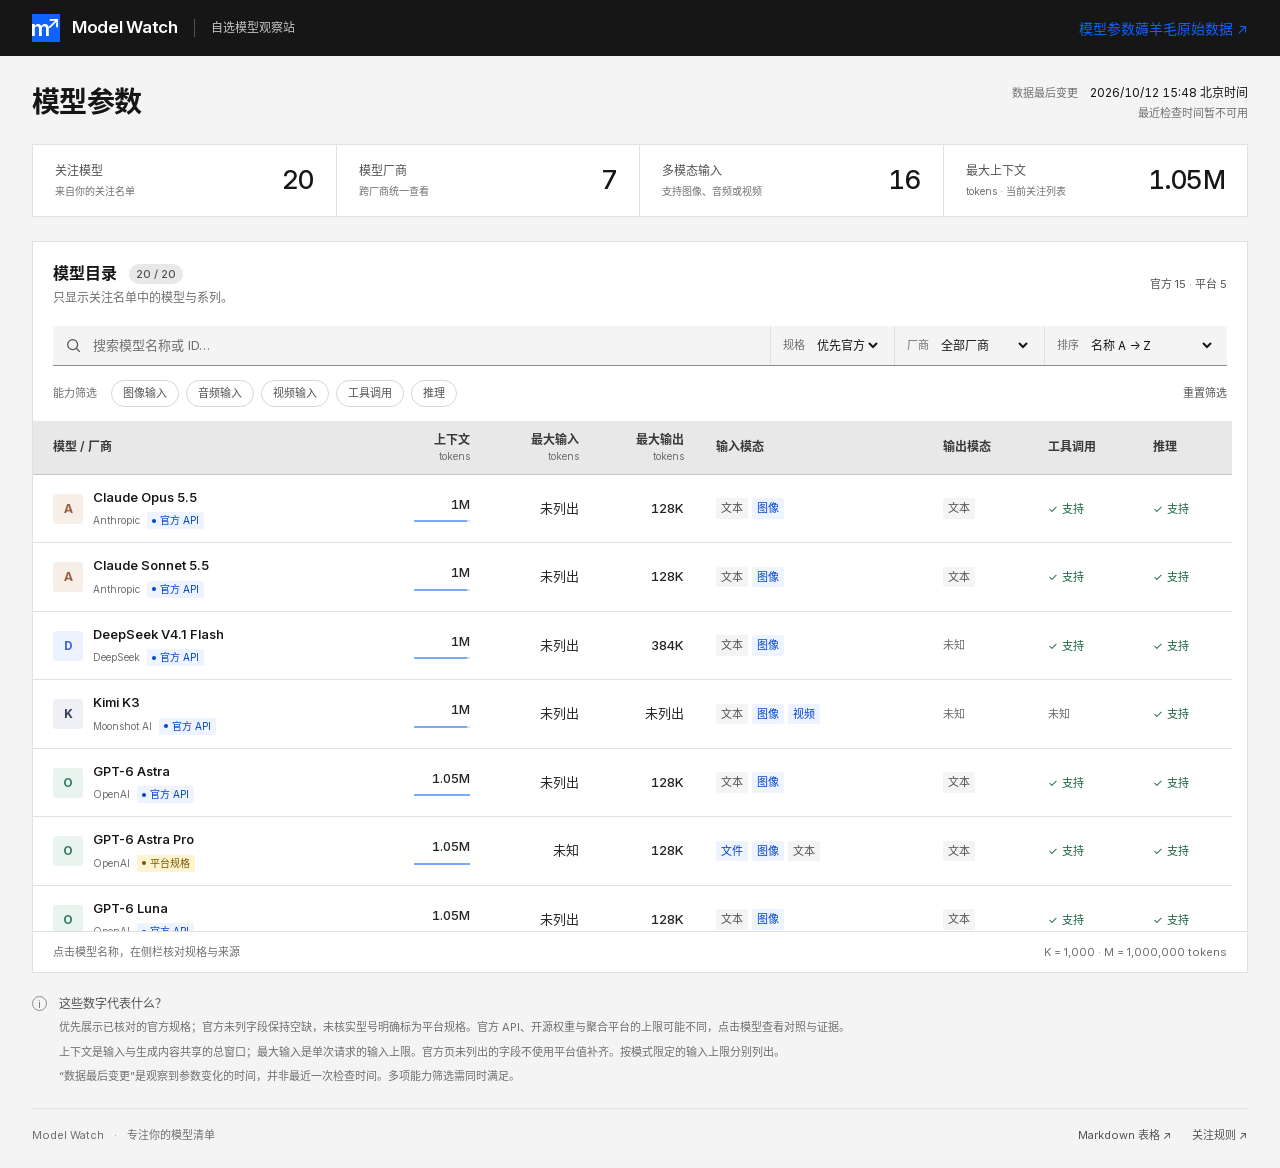
==== commit cb46ec73: "Add token deals tracker with LLM discovery and evidence verification - deals.html + assets/deals.js:" ====
--- a/index.html
+++ b/index.html
@@ -13,7 +13,7 @@
   <script src="assets/app.js" defer></script>
 </head>
 <body>
-  <header class="topbar"><a class="brand" href="./"><span class="mark" aria-hidden="true">m<span>↗</span></span>Model Watch<span class="brand-note">自选模型观察站</span></a><a class="data-link" href="data/models.json">原始数据 <span aria-hidden="true">↗</span></a></header>
+  <header class="topbar"><a class="brand" href="./"><span class="mark" aria-hidden="true">m<span>↗</span></span>Model Watch<span class="brand-note">自选模型观察站</span></a><nav class="site-nav"><a href="./" aria-current="page">模型参数</a><a href="deals.html">薅羊毛</a><a href="data/models.json">原始数据 <span aria-hidden="true">↗</span></a></nav></header>
   <main>
     <section class="intro">
       <div><h1>模型参数</h1></div>
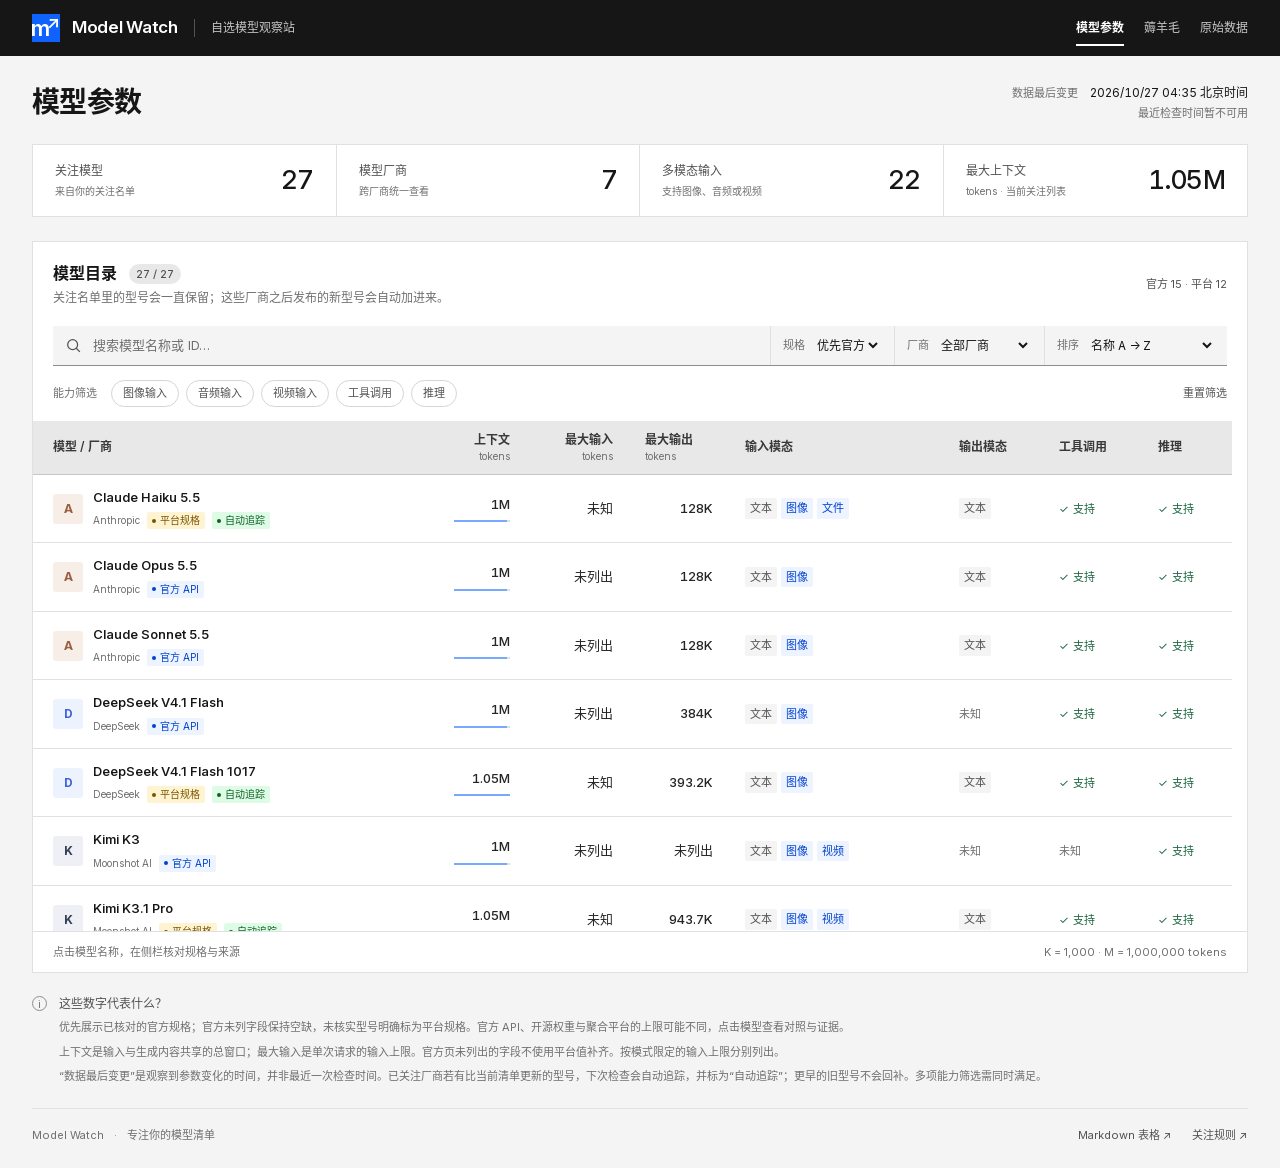
==== commit bc3dba51: "Auto-track newer models from watched vendors and keep the deals page as its own document. Official p" ====
--- a/index.html
+++ b/index.html
@@ -8,13 +8,16 @@
   <title>Model Watch · 自选模型观察站</title>
   <link rel="icon" href="data:image/svg+xml,%3Csvg xmlns='http://www.w3.org/2000/svg' viewBox='0 0 40 40'%3E%3Crect width='40' height='40' rx='12' fill='%23254fdf'/%3E%3Cpath d='M8 25V15l6 10 6-10 6 10 6-10v10' fill='none' stroke='white' stroke-width='3'/%3E%3C/svg%3E">
   <link rel="preload" href="assets/fonts/inter-variable.woff2" as="font" type="font/woff2" crossorigin>
+  <link rel="prefetch" href="deals.html">
   <link rel="stylesheet" href="assets/fonts.css">
-  <link rel="stylesheet" href="assets/style.css">
-  <script src="assets/app.js" defer></script>
+  <link rel="stylesheet" href="assets/style.css?v=20261027c">
+  <link rel="stylesheet" href="assets/deals.css?v=20261027c">
+  <script src="assets/nav.js?v=20261027c" defer></script>
+  <script src="assets/app.js?v=20261027c" defer></script>
 </head>
 <body>
-  <header class="topbar"><a class="brand" href="./"><span class="mark" aria-hidden="true">m<span>↗</span></span>Model Watch<span class="brand-note">自选模型观察站</span></a><nav class="site-nav"><a href="./" aria-current="page">模型参数</a><a href="deals.html">薅羊毛</a><a href="data/models.json">原始数据 <span aria-hidden="true">↗</span></a></nav></header>
-  <main>
+  <header class="topbar"><a class="brand" href="index.html"><span class="mark" aria-hidden="true">m<span>↗</span></span>Model Watch<span class="brand-note">自选模型观察站</span></a><nav class="site-nav" aria-label="页面"><a href="index.html" aria-current="page">模型参数</a><a href="deals.html">薅羊毛</a><div class="raw-menu"><button id="raw-toggle" class="nav-button" type="button" aria-expanded="false" aria-controls="raw-panel">原始数据</button><div id="raw-panel" class="raw-panel" hidden><a href="data/models.json" target="_blank" rel="noopener">模型 JSON</a><a href="data/deals.json" target="_blank" rel="noopener">活动 JSON</a><a href="data/models.md" target="_blank" rel="noopener">Markdown 表格</a><a href="watchlist.json" target="_blank" rel="noopener">关注规则</a></div></div></nav></header>
+  <main id="view-models">
     <section class="intro">
       <div><h1>模型参数</h1></div>
       <div class="update"><span class="update-label">数据最后变更</span><time id="updated">正在读取…</time><span class="update-note" id="checked-at">最近检查：读取中…</span></div>
@@ -26,7 +29,7 @@
       <div class="stat"><span>最大上下文</span><strong id="max-context">—</strong><small>tokens · 当前关注列表</small></div>
     </section>
     <section class="catalog" aria-labelledby="catalog-title">
-      <div class="catalog-heading"><div><h2 id="catalog-title">模型目录 <span id="result-count" class="count">—</span></h2><p>只显示关注名单中的模型与系列。</p></div><span id="source-badge" class="source-badge">目录快照</span></div>
+      <div class="catalog-heading"><div><h2 id="catalog-title">模型目录 <span id="result-count" class="count">—</span></h2><p>关注名单里的型号会一直保留；这些厂商之后发布的新型号会自动加进来。</p></div><span id="source-badge" class="source-badge">目录快照</span></div>
       <div class="controls">
         <label class="search"><svg class="search-icon" viewBox="0 0 20 20" fill="none" aria-hidden="true"><circle cx="8.5" cy="8.5" r="5.5" stroke="currentColor" stroke-width="1.4"/><path d="m12.5 12.5 4 4" stroke="currentColor" stroke-width="1.4"/></svg><input id="search" type="search" placeholder="搜索模型名称或 ID…" aria-label="搜索模型名称或 ID"></label>
         <label class="select-wrap"><span>规格</span><select id="basis" aria-label="规格来源"><option value="official">优先官方</option><option value="platform">聚合平台</option></select></label>
@@ -42,10 +45,10 @@
       <div id="empty" class="empty" hidden><span aria-hidden="true">⌕</span><h3>没有匹配的模型</h3><p>试试其他关键词，或减少筛选条件。</p><button id="empty-reset" type="button">清除筛选</button></div>
       <div class="table-footer"><span>点击模型名称，在侧栏核对规格与来源</span><span>K = 1,000 · M = 1,000,000 tokens</span></div>
     </section>
-    <aside class="notes"><span class="info-icon" aria-hidden="true">i</span><div><strong>这些数字代表什么？</strong><p id="scope-note">参数来自目录快照，具体服务端点的限制可能不同。未知表示数据源未提供，不等于不支持。</p><p>上下文是输入与生成内容共享的总窗口；最大输入是单次请求的输入上限。官方页未列出的字段不使用平台值补齐。按模式限定的输入上限分别列出。</p><p>“数据最后变更”是观察到参数变化的时间，并非最近一次检查时间。多项能力筛选需同时满足。</p></div></aside>
-    <footer><span>Model Watch <span class="footer-dot">·</span> 专注你的模型清单</span><div><a href="data/models.md">Markdown 表格 ↗</a><a href="watchlist.json">关注规则 ↗</a></div></footer>
+    <aside class="notes"><span class="info-icon" aria-hidden="true">i</span><div><strong>这些数字代表什么？</strong><p id="scope-note">参数来自目录快照，具体服务端点的限制可能不同。未知表示数据源未提供，不等于不支持。</p><p>上下文是输入与生成内容共享的总窗口；最大输入是单次请求的输入上限。官方页未列出的字段不使用平台值补齐。按模式限定的输入上限分别列出。</p><p>“数据最后变更”是观察到参数变化的时间，并非最近一次检查时间。已关注厂商若有比当前清单更新的型号，下次检查会自动追踪，并标为“自动追踪”；更早的旧型号不会回补。多项能力筛选需同时满足。</p></div></aside>
+    <footer><span>Model Watch <span class="footer-dot">·</span> 专注你的模型清单</span><div><a href="data/models.md" target="_blank" rel="noopener">Markdown 表格 ↗</a><a href="watchlist.json" target="_blank" rel="noopener">关注规则 ↗</a></div></footer>
   </main>
-  <dialog id="detail" aria-labelledby="detail-title"><div class="dialog-top"><span class="eyebrow">MODEL DETAILS</span><button id="close-detail" class="close" aria-label="关闭详情">×</button></div><h2 id="detail-title"></h2><p id="detail-id" class="model-id"></p><dl id="detail-fields"></dl><div id="detail-comparison"></div><details id="evidence-panel"><summary>查看官方原文证据</summary><div id="detail-evidence"></div></details><p class="detail-note">官方使用 K / M 简写时保留原文，十进制展开值仅用于排序。未列出的字段不推算。扩展上下文可能需要额外部署配置。</p><a id="detail-source" target="_blank" rel="noopener noreferrer">查看数据来源 ↗</a></dialog>
+  <dialog id="detail" aria-labelledby="detail-title"><div class="dialog-top"><span class="eyebrow">MODEL DETAILS</span><button id="close-detail" class="close" aria-label="关闭详情">×</button></div><h2 id="detail-title"></h2><p id="detail-id" class="model-id"></p><dl id="detail-fields"></dl><div id="detail-comparison"></div><details id="evidence-panel" class="evidence-panel"><summary>查看官方原文证据</summary><div id="detail-evidence"></div></details><p class="detail-note">官方使用 K / M 简写时保留原文，十进制展开值仅用于排序。未列出的字段不推算。扩展上下文可能需要额外部署配置。</p><a id="detail-source" class="detail-source" target="_blank" rel="noopener noreferrer">查看数据来源 ↗</a></dialog>
   <noscript><p class="no-js">请启用 JavaScript，或查看 <a href="data/models.md">Markdown 参数表</a>。</p></noscript>
 </body>
 </html>
--- a/assets/style.css
+++ b/assets/style.css
@@ -83,6 +83,7 @@
 .basis-badge.official { color: #0043ce; background: #edf3ff; }
 .basis-badge.platform { color: #795400; background: #fff4d1; }
 .basis-badge.stale { color: #a2191f; background: #fff1f1; }
+.basis-badge.auto { color: #0e6027; background: #defbe6; }
 .token-number { display: inline-block; font-size: 13px; color: #262626; font-weight: 500; font-variant-numeric: tabular-nums lining-nums; }
 .token-bar { width: 56px; height: 2px; margin: 6px 0 0 auto; background: #e0e0e0; }
 .token-bar span { height: 100%; display: block; background: #78a9ff; }
@@ -128,12 +129,13 @@
 .compare-table th { position: static; height: auto; padding: 9px!important; font-size: 11px; }
 .compare-table td { height: auto; padding: 10px 9px!important; font-size: 11px; overflow-wrap: anywhere; }
 .compare-table th:first-child { width: 23%; }
-#evidence-panel { margin: 22px 0; border-top: 1px solid var(--line); border-bottom: 1px solid var(--line); padding: 14px 0; font-size: 12px; }
-#evidence-panel summary { cursor: pointer; color: var(--blue); }
+.evidence-panel { margin: 22px 0; border-top: 1px solid var(--line); border-bottom: 1px solid var(--line); padding: 14px 0; font-size: 12px; }
+.evidence-panel summary { cursor: pointer; color: var(--blue); }
 .evidence-item { margin: 20px 0; font-size: 11px; }
 .evidence-item blockquote { margin: 7px 0; padding: 10px 12px; border-left: 2px solid #a6c8ff; background: #f4f4f4; color: #525252; white-space: pre-wrap; overflow-wrap: anywhere; }
 .detail-note { color: #6f6f6f; font-size: 11px; line-height: 1.8; }
-#detail-source { font-size: 12px; display: inline-block; padding: 8px 0; }
+.detail-source { font-size: 12px; display: inline-block; padding: 8px 0; }
+@view-transition { navigation: auto; }
 .sr-only { position: absolute; width: 1px; height: 1px; padding: 0; overflow: hidden; clip: rect(0,0,0,0); white-space: nowrap; border: 0; }
 .no-js { padding: 20px; }
 @media (min-width: 1280px) { body.detail-open main { margin-right: 540px; } body.detail-open .controls { flex-wrap: wrap; } body.detail-open .search { flex-basis: 100%; } }
--- a/assets/deals.css
+++ b/assets/deals.css
@@ -0,0 +1,40 @@
+/* 薅羊毛页补充样式：状态标签、权益列、顶部导航。 */
+.site-nav { display: flex; gap: 20px; align-items: center; }
+.site-nav a { color: #c6c6c6; font-size: 12px; padding: 8px 0; }
+.site-nav a:hover { color: #fff; text-decoration: none; }
+.site-nav a, .site-nav .nav-button { position: relative; }
+.site-nav .nav-button { border: 0; background: none; color: #c6c6c6; font-size: 12px; padding: 8px 0; }
+.site-nav a[aria-current="page"], .site-nav .nav-button[aria-expanded="true"] { color: #fff; font-weight: 600; }
+.site-nav a[aria-current="page"]::after { content: ""; position: absolute; left: 0; right: 0; bottom: -1px; height: 2px; background: #fff; }
+.raw-menu { position: relative; }
+.raw-panel { position: absolute; top: calc(100% + 10px); right: 0; z-index: 30; min-width: 168px; padding: 6px 0; background: #fff; border: 1px solid var(--line); box-shadow: 0 8px 24px #16161614; }
+.raw-panel a { display: block; padding: 8px 14px; color: #161616; font-size: 12px; font-weight: 400; }
+.raw-panel a:hover { background: #f4f4f4; text-decoration: none; }
+.intro-note { color: var(--muted); font-size: 12px; margin: 6px 0 0; max-width: 560px; }
+.kind-tag { display: inline-flex; padding: 1px 5px; font-size: 10px; line-height: 1.5; border-radius: 2px; color: #0043ce; background: #edf3ff; }
+.status-badge { display: inline-flex; align-items: center; gap: 4px; padding: 2px 7px; font-size: 11px; line-height: 1.5; border-radius: 2px; white-space: nowrap; }
+.status-badge::before { content: ''; width: 4px; height: 4px; border-radius: 50%; background: currentColor; }
+.status-badge.active { color: #17633d; background: #e6f5ee; }
+.status-badge.stale { color: #795400; background: #fff4d1; }
+.status-badge.expired { color: #6f6f6f; background: #f0f0f0; }
+.status-note { display: block; margin-top: 4px; max-width: 168px; color: #6f6f6f; font-size: 11px; line-height: 1.4; white-space: normal; }
+.reward-cell { max-width: 380px; white-space: normal; line-height: 1.55; }
+.deadline { font-variant-numeric: tabular-nums; }
+.deadline.soon { color: #a2191f; font-weight: 550; }
+.verified-cell { color: #6f6f6f; font-variant-numeric: tabular-nums; }
+#d-deals tr:hover { background: #f1f6ff; }
+#d-deals tr.selected { background: #e5efff; }
+#d-deals tr.selected td:first-child { box-shadow: inset 3px 0 var(--blue); }
+.table-scroll td:nth-child(4), .table-scroll th:nth-child(4), .table-scroll td:nth-child(6), .table-scroll th:nth-child(6) { text-align: left; }
+.pending-hint { margin: 4px 20px 16px; padding: 12px 16px; background: #f2edfc; border-left: 3px solid #7651c8; color: #49318f; font-size: 12px; }
+.pending-hint strong { font-weight: 600; }
+.pending-catalog { margin-top: 20px; }
+.pending-list { list-style: none; margin: 0; padding: 0; }
+.pending-item { display: grid; gap: 8px; padding: 16px 20px; border-bottom: 1px solid var(--line); }
+.pending-item:last-child { border-bottom: 0; }
+.pending-head { display: flex; align-items: center; gap: 10px; }
+.pending-head strong { font-size: 13px; font-weight: 550; }
+.pending-reward { margin: 0; color: #262626; font-size: 12px; }
+.pending-item blockquote { margin: 0; padding: 10px 12px; border-left: 2px solid #a6c8ff; background: #f4f4f4; color: #525252; font-size: 11px; white-space: pre-wrap; overflow-wrap: anywhere; }
+.pending-item a { font-size: 11px; }
+@media (max-width: 720px) { .site-nav { gap: 12px; } .site-nav a { font-size: 11px; padding: 6px 0; } .reward-cell { max-width: 220px; } }
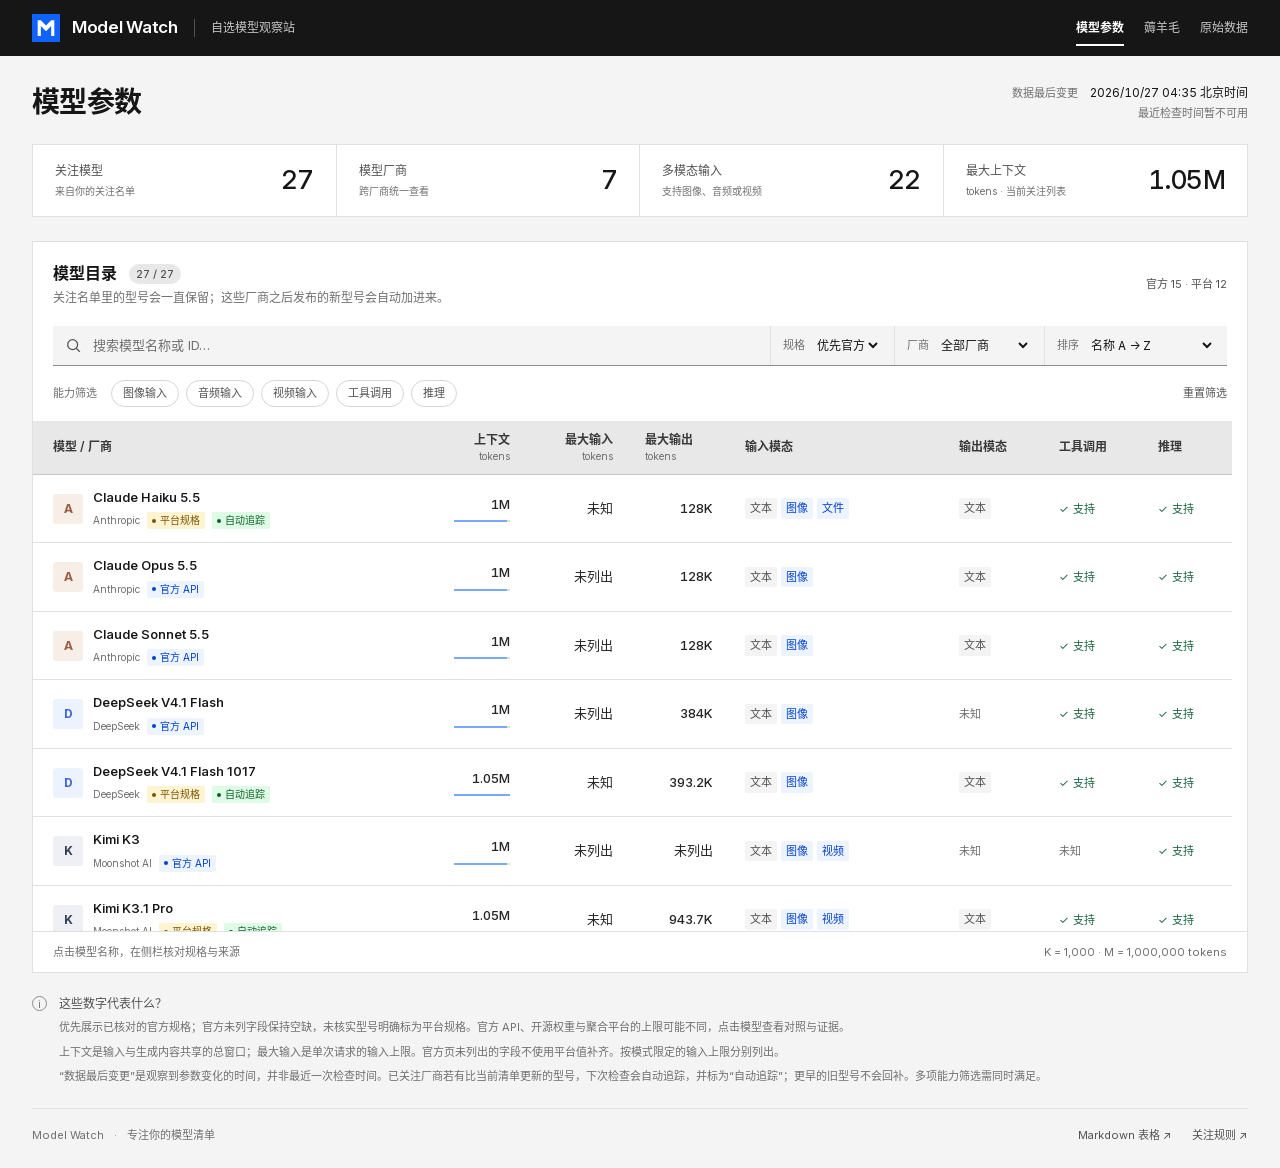
==== commit 85340655: "Replace the cramped wordmark with a drawn M tile. The header and favicon now share one geometric mar" ====
--- a/index.html
+++ b/index.html
@@ -6,17 +6,17 @@
   <meta name="theme-color" content="#f7f8fa">
   <meta name="description" content="你关注的 AI 模型参数，一处查看上下文与多模态能力。">
   <title>Model Watch · 自选模型观察站</title>
-  <link rel="icon" href="data:image/svg+xml,%3Csvg xmlns='http://www.w3.org/2000/svg' viewBox='0 0 40 40'%3E%3Crect width='40' height='40' rx='12' fill='%23254fdf'/%3E%3Cpath d='M8 25V15l6 10 6-10 6 10 6-10v10' fill='none' stroke='white' stroke-width='3'/%3E%3C/svg%3E">
+  <link rel="icon" href="assets/mark.svg?v=20261027d" type="image/svg+xml">
   <link rel="preload" href="assets/fonts/inter-variable.woff2" as="font" type="font/woff2" crossorigin>
   <link rel="prefetch" href="deals.html">
   <link rel="stylesheet" href="assets/fonts.css">
-  <link rel="stylesheet" href="assets/style.css?v=20261027c">
+  <link rel="stylesheet" href="assets/style.css?v=20261027d">
   <link rel="stylesheet" href="assets/deals.css?v=20261027c">
   <script src="assets/nav.js?v=20261027c" defer></script>
   <script src="assets/app.js?v=20261027c" defer></script>
 </head>
 <body>
-  <header class="topbar"><a class="brand" href="index.html"><span class="mark" aria-hidden="true">m<span>↗</span></span>Model Watch<span class="brand-note">自选模型观察站</span></a><nav class="site-nav" aria-label="页面"><a href="index.html" aria-current="page">模型参数</a><a href="deals.html">薅羊毛</a><div class="raw-menu"><button id="raw-toggle" class="nav-button" type="button" aria-expanded="false" aria-controls="raw-panel">原始数据</button><div id="raw-panel" class="raw-panel" hidden><a href="data/models.json" target="_blank" rel="noopener">模型 JSON</a><a href="data/deals.json" target="_blank" rel="noopener">活动 JSON</a><a href="data/models.md" target="_blank" rel="noopener">Markdown 表格</a><a href="watchlist.json" target="_blank" rel="noopener">关注规则</a></div></div></nav></header>
+  <header class="topbar"><a class="brand" href="index.html"><img class="mark" src="assets/mark.svg?v=20261027d" alt="" width="28" height="28">Model Watch<span class="brand-note">自选模型观察站</span></a><nav class="site-nav" aria-label="页面"><a href="index.html" aria-current="page">模型参数</a><a href="deals.html">薅羊毛</a><div class="raw-menu"><button id="raw-toggle" class="nav-button" type="button" aria-expanded="false" aria-controls="raw-panel">原始数据</button><div id="raw-panel" class="raw-panel" hidden><a href="data/models.json" target="_blank" rel="noopener">模型 JSON</a><a href="data/deals.json" target="_blank" rel="noopener">活动 JSON</a><a href="data/models.md" target="_blank" rel="noopener">Markdown 表格</a><a href="watchlist.json" target="_blank" rel="noopener">关注规则</a></div></div></nav></header>
   <main id="view-models">
     <section class="intro">
       <div><h1>模型参数</h1></div>
--- a/assets/style.css
+++ b/assets/style.css
@@ -21,8 +21,7 @@
 .topbar { height: 56px; padding: 0 32px; display: flex; align-items: center; justify-content: space-between; background: #161616; color: #fff; }
 .brand { display: flex; align-items: center; gap: 12px; font-weight: 600; font-size: 17px; color: white; letter-spacing: -.3px; }
 .brand:hover { text-decoration: none; }
-.mark { display: flex; align-items: center; justify-content: center; width: 28px; height: 28px; background: #0f62fe; font-size: 22px; line-height: 1; letter-spacing: -3px; padding-right: 4px; }
-.mark span { font-size: 17px; align-self: flex-start; }
+.mark { display: block; width: 28px; height: 28px; flex-shrink: 0; }
 .brand-note { color: #c6c6c6; font-size: 12px; font-weight: 400; border-left: 1px solid #525252; padding-left: 16px; margin-left: 4px; letter-spacing: 0; }
 .data-link { color: #e0e0e0; font-size: 12px; padding: 10px 0 10px 16px; }
 .data-link span { margin-left: 12px; }
